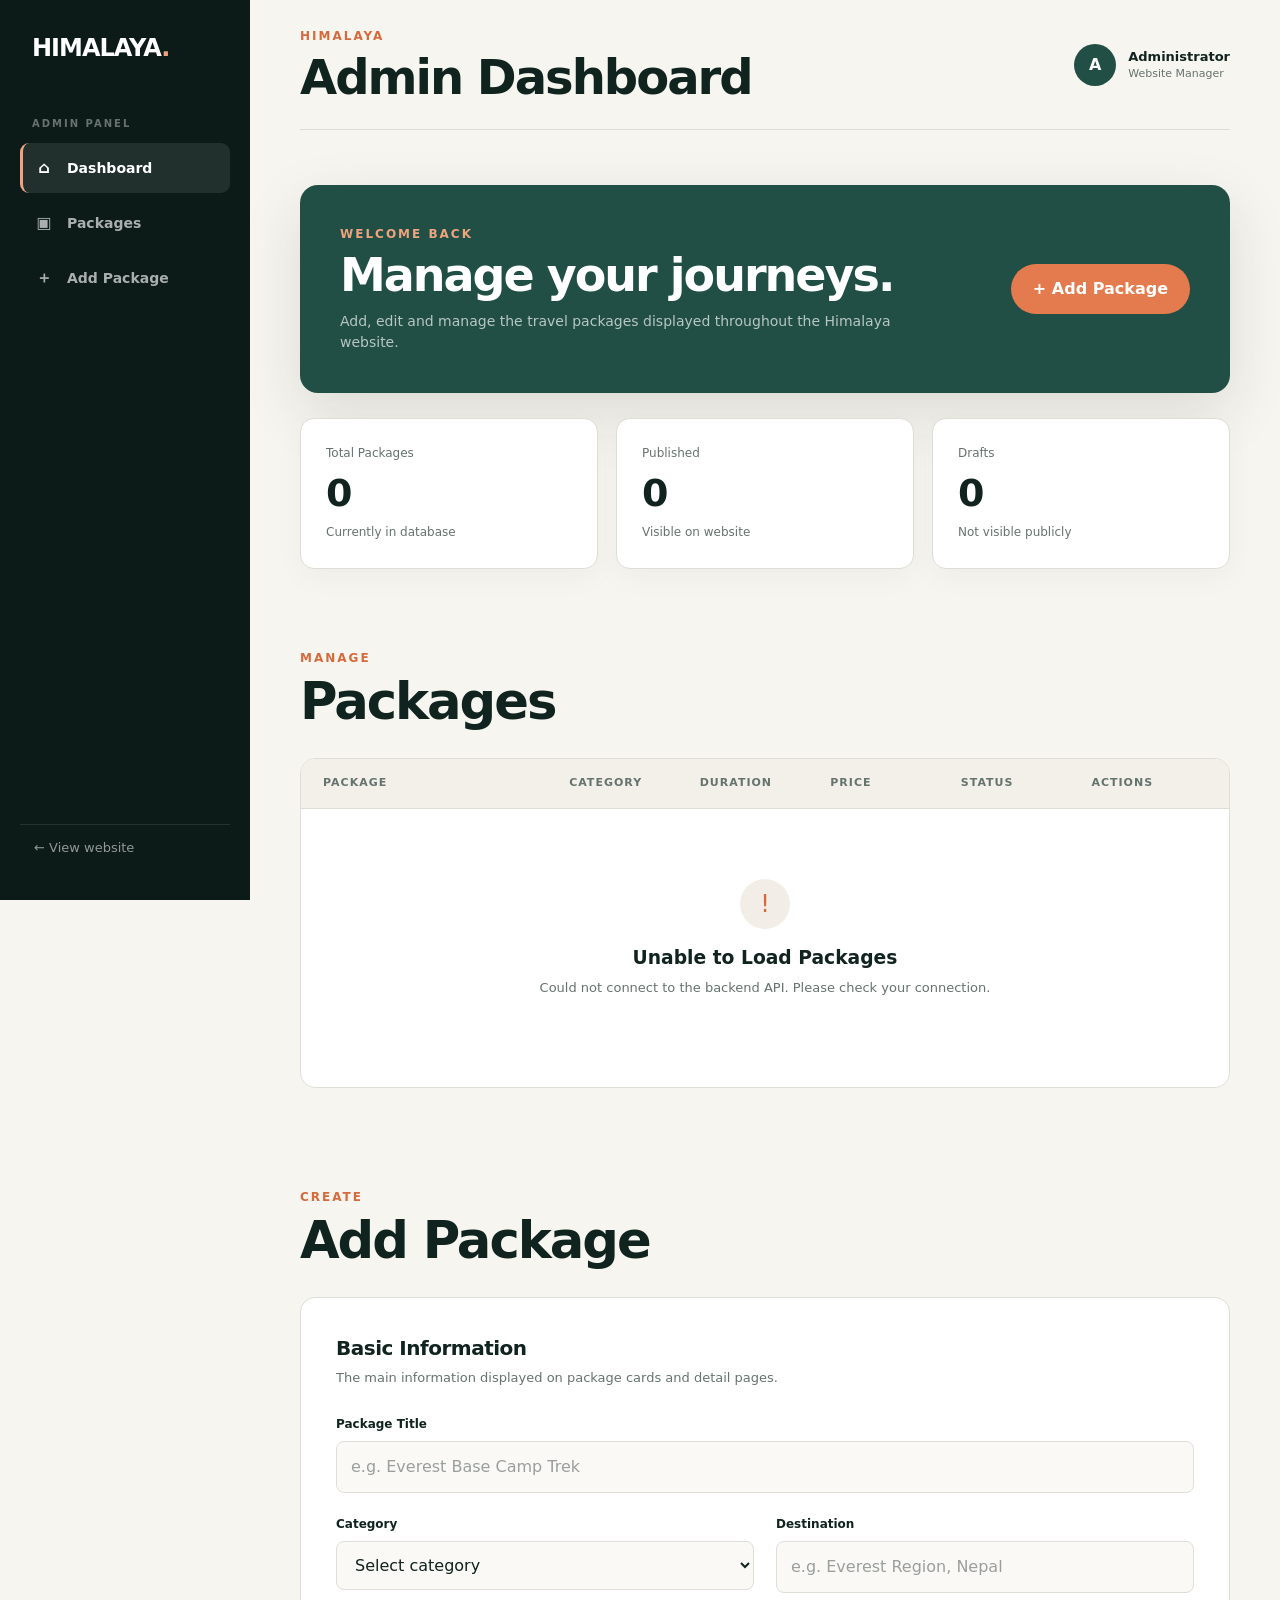
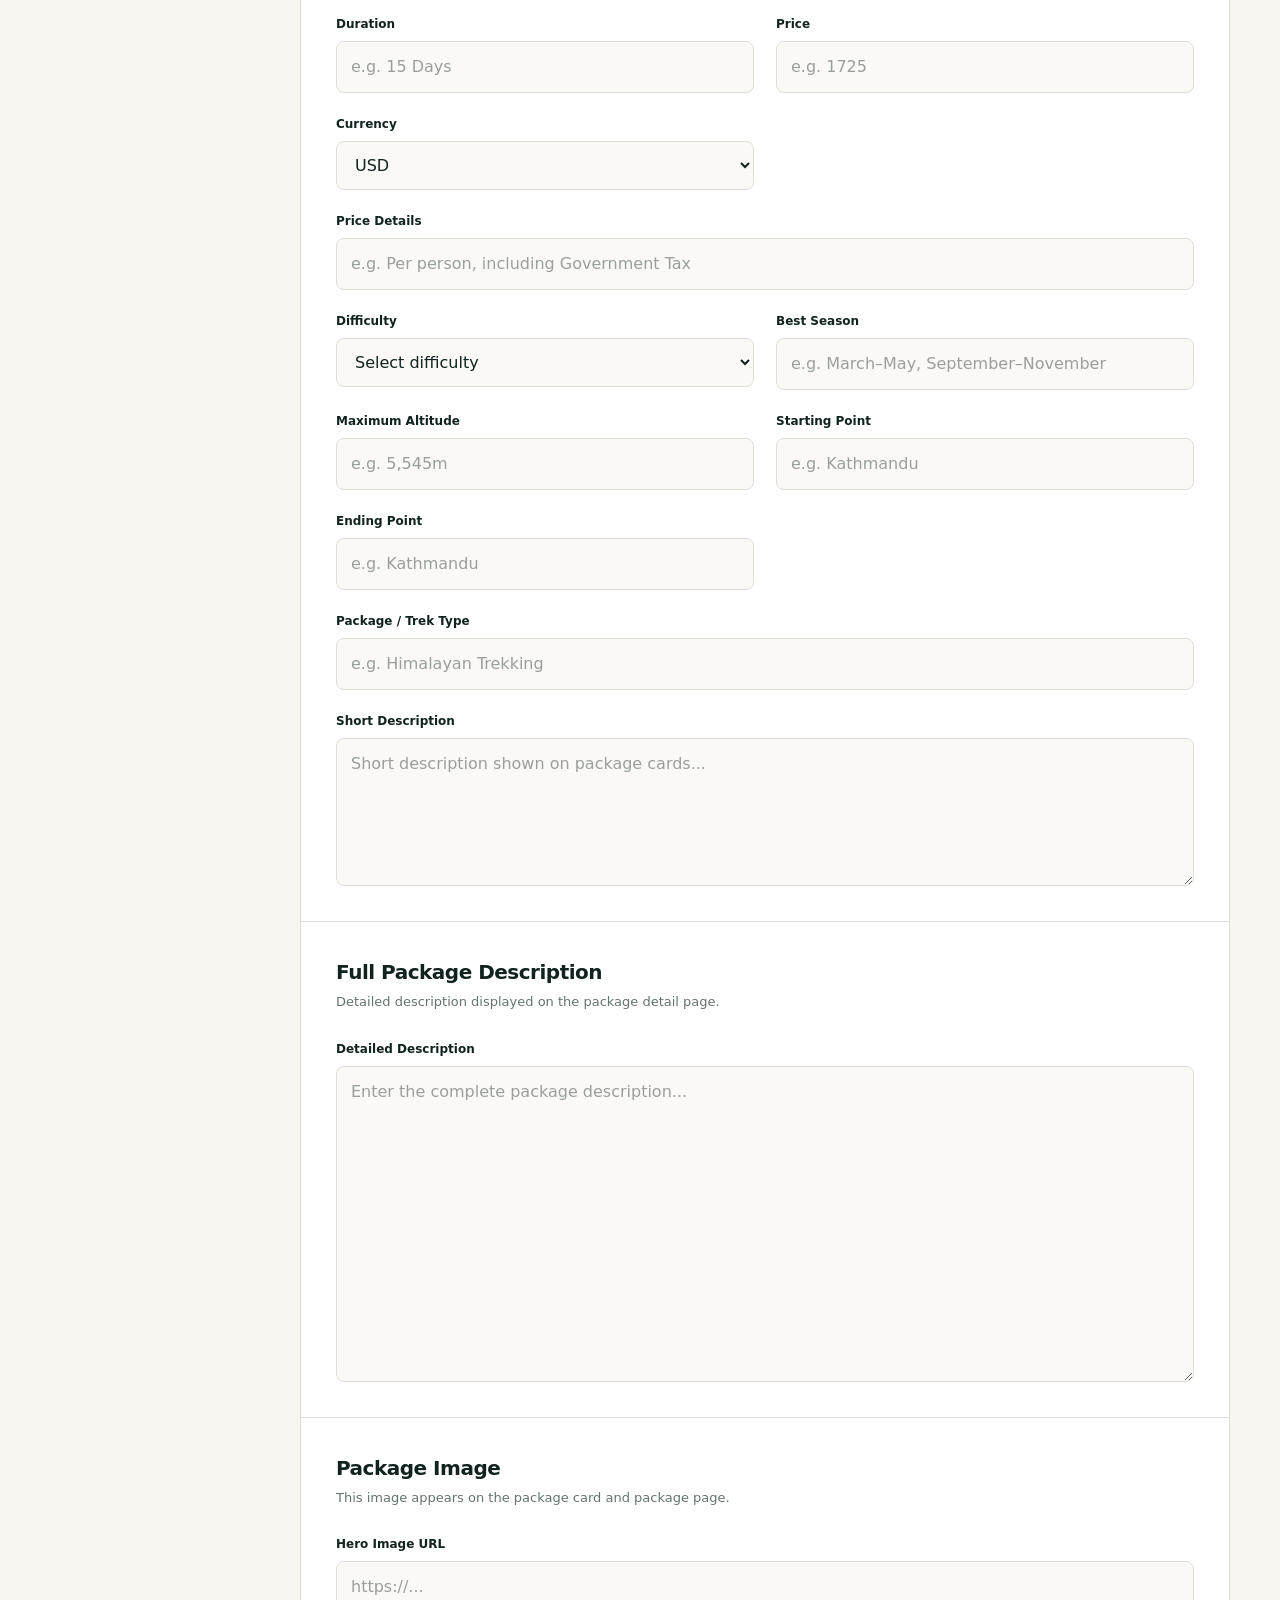
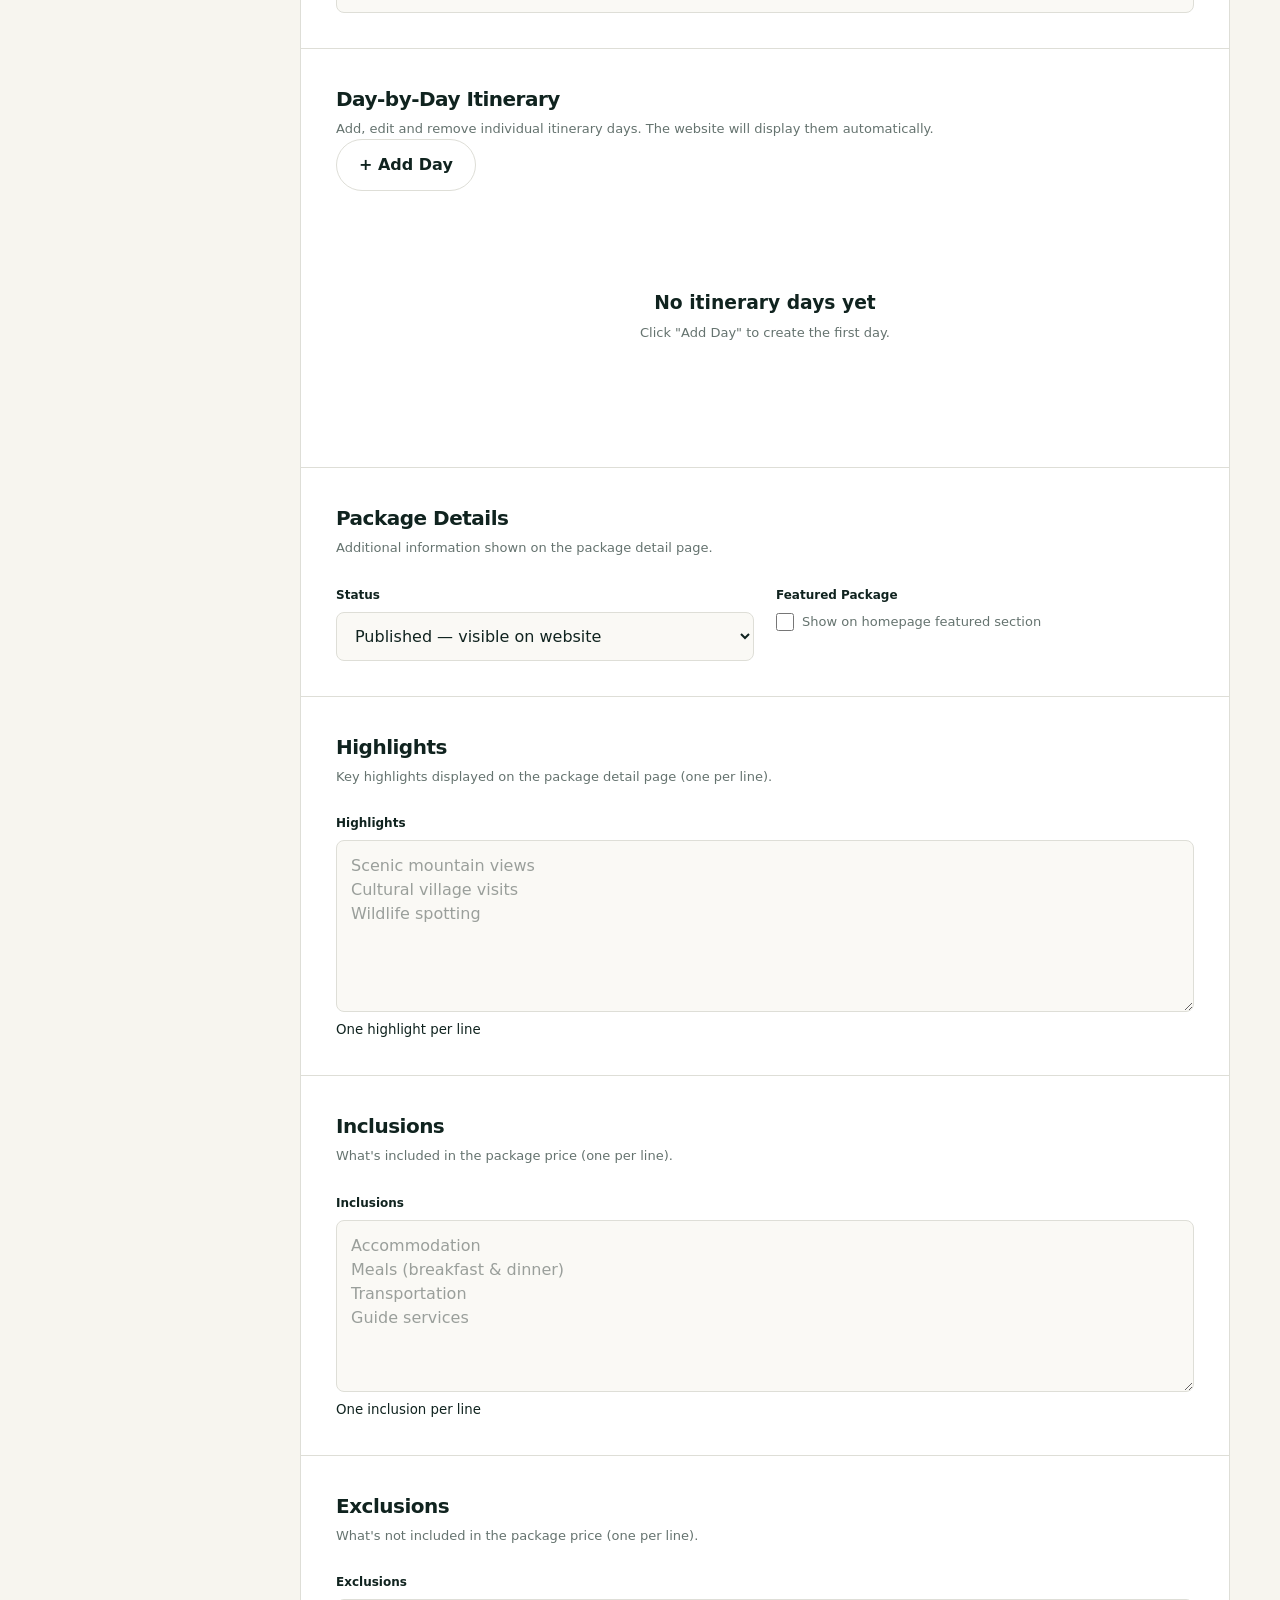
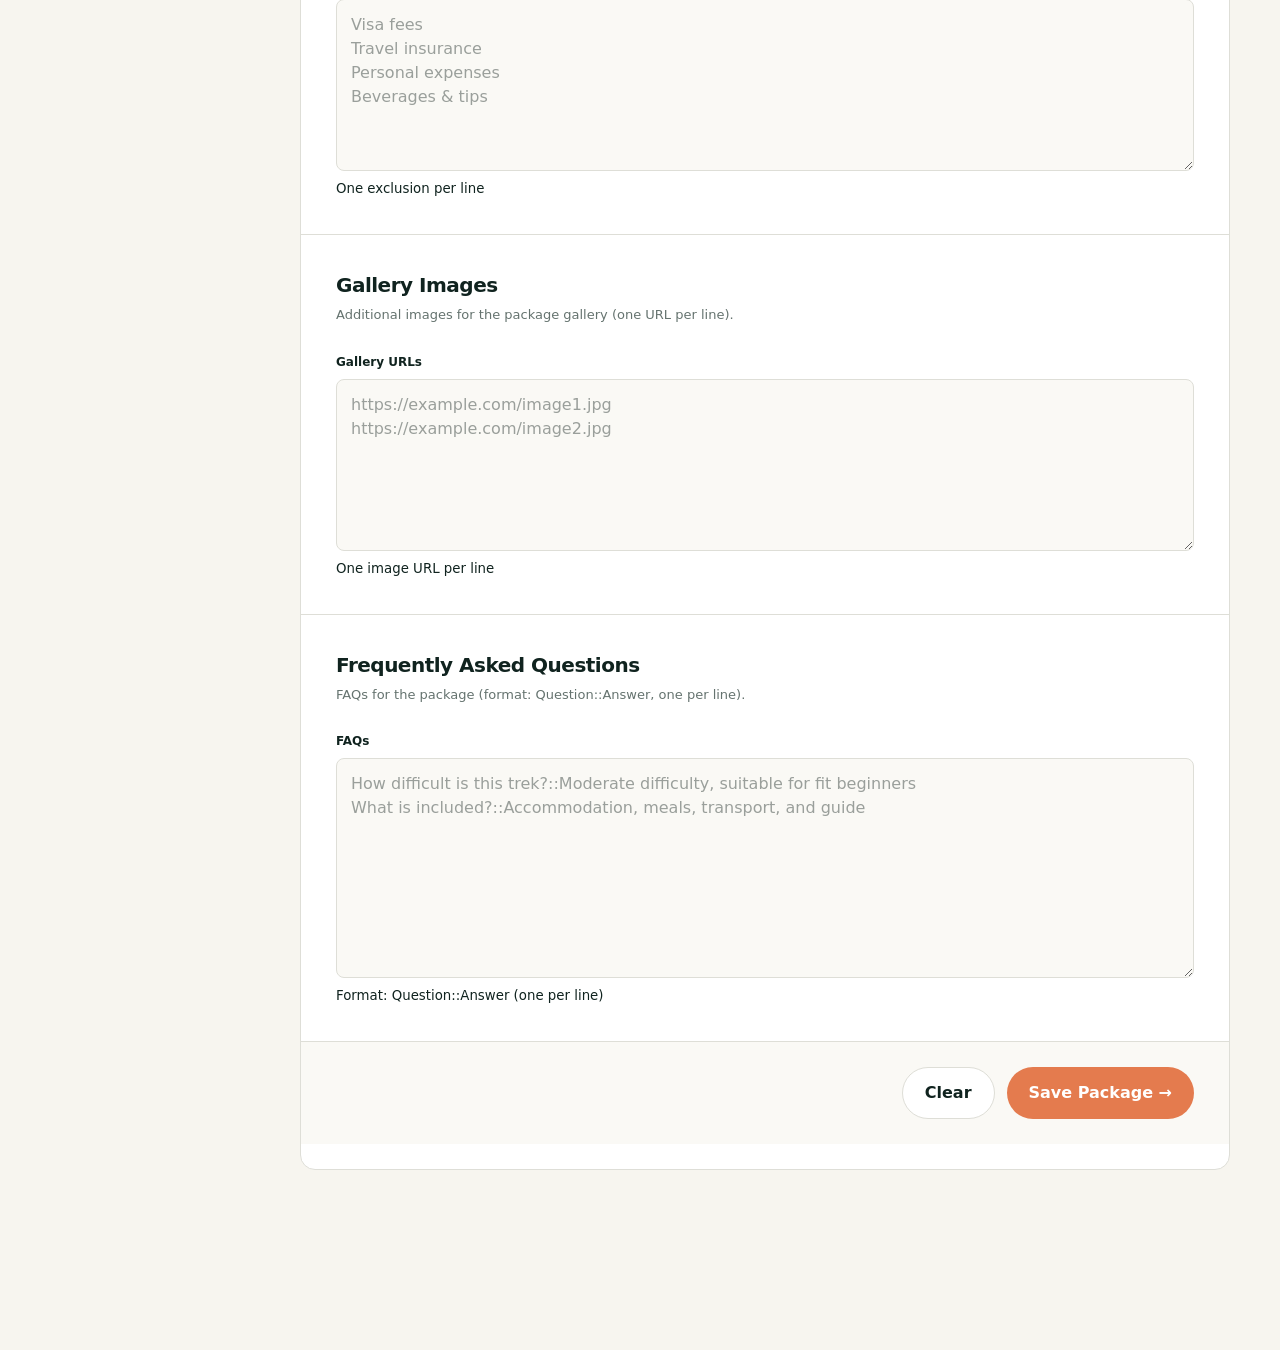
==== admin/index.html @ 6a1f144e "Added: Featured packages for admin" ====
<!DOCTYPE html>
<html lang="en">
<head>
  <meta charset="UTF-8">
  <meta name="viewport" content="width=device-width, initial-scale=1.0">

  <title>Himalaya — Admin</title>

  <link rel="stylesheet" href="css/style.css">
</head>

<body>
 <!-- =========================
     PAGE PRELOADER
========================= -->

<div class="preloader" id="preloader">

  <div class="preloader-content">

    <div class="preloader-logo">
      Drishya Travels<span>.</span>
    </div>

    <div class="mountain-loader">
      <span></span>
      <span></span>
      <span></span>
    </div>

    <p>Discovering Nepal...</p>

  </div>

</div>
<div class="admin-layout">

  <!-- SIDEBAR -->

  <aside class="sidebar">

    <div class="sidebar-logo">
      HIMALAYA<span>.</span>
    </div>

    <div class="sidebar-label">
      ADMIN PANEL
    </div>

    <nav class="sidebar-nav">

      <a href="#dashboard" class="nav-item active">
        <span class="nav-icon">⌂</span>
        Dashboard
      </a>

      <a href="#packages" class="nav-item">
        <span class="nav-icon">▣</span>
        Packages
      </a>

      <a href="#add-package" class="nav-item">
        <span class="nav-icon">＋</span>
        Add Package
      </a>

    </nav>

    <div class="sidebar-bottom">

      <a href="../public/index.html" class="back-site">
        ← View website
      </a>

    </div>

  </aside>


  <!-- MAIN -->

  <main class="admin-main">

    <!-- TOP BAR -->

    <header class="admin-header">

      <div>

        <div class="kicker">
          Himalaya
        </div>

        <h1>
          Admin Dashboard
        </h1>

      </div>

      <div class="admin-user">

        <div class="user-avatar">
          A
        </div>

        <div>
          <strong>
            Administrator
          </strong>

          <span>
            Website Manager
          </span>
        </div>

      </div>

    </header>


    <!-- DASHBOARD -->

    <section id="dashboard" class="dashboard-section">

      <div class="welcome">

        <div>

          <div class="kicker">
            Welcome back
          </div>

          <h2>
            Manage your journeys.
          </h2>

          <p>
            Add, edit and manage the travel packages
            displayed throughout the Himalaya website.
          </p>

        </div>

        <a href="#add-package" class="btn btn-primary">
          + Add Package
        </a>

      </div>


      <!-- STAT CARDS -->

      <div class="stats-grid">

        <div class="stat-card">

          <div class="stat-label">
            Total Packages
          </div>

          <strong id="totalPackages">
            0
          </strong>

          <span>
            Currently in database
          </span>

        </div>


        <div class="stat-card">

          <div class="stat-label">
            Published
          </div>

          <strong id="publishedPackages">
            0
          </strong>

          <span>
            Visible on website
          </span>

        </div>


        <div class="stat-card">

          <div class="stat-label">
            Drafts
          </div>

          <strong id="draftPackages">
            0
          </strong>

          <span>
            Not visible publicly
          </span>

        </div>

      </div>

    </section>


    <!-- PACKAGES -->

    <section id="packages" class="content-section">

      <div class="section-title">

        <div>

          <div class="kicker">
            Manage
          </div>

          <h2>
            Packages
          </h2>

        </div>

      </div>


      <div id="packageCards" class="package-cards"></div>

      <div class="package-table">

        <div class="table-header">

          <span>
            Package
          </span>

          <span>
            Category
          </span>

          <span>
            Duration
          </span>

          <span>
            Price
          </span>

          <span>
            Status
          </span>

          <span>
            Actions
          </span>

        </div>


        <div id="packageList">

          <div class="empty-state">

            <div class="empty-icon">
              +
            </div>

            <h3>
              No packages yet
            </h3>

            <p>
              Add your first package to get started.
            </p>

            <a href="#add-package" class="btn btn-primary">
              Add Package
            </a>

          </div>

        </div>

      </div>

    </section>


    <!-- ADD PACKAGE -->

    <section id="add-package" class="content-section">

      <div class="section-title">
        <div>
          <div class="kicker">Create</div>
          <h2>Add Package</h2>
        </div>
      </div>

      <form id="packageForm" class="package-form">

        <!-- BASIC INFORMATION -->
        <div class="form-section">
          <div class="form-section-heading">
            <div>
              <h3>Basic Information</h3>
              <p>The main information displayed on package cards and detail pages.</p>
            </div>
          </div>

          <div class="form-grid">

            <div class="field field-full">
              <label for="title">Package Title</label>
              <input id="title" name="title" type="text"
                placeholder="e.g. Everest Base Camp Trek" required>
            </div>

            <div class="field">
              <label for="category">Category</label>
              <select id="category" name="category" required>
                <option value="">Select category</option>
                <option value="Trekking">Trekking</option>
                <option value="Adventure">Adventure</option>
                <option value="Heritage">Heritage</option>
                <option value="Culture">Culture</option>
                <option value="Wildlife">Wildlife</option>
                <option value="Tours">Tours</option>
              </select>
            </div>

            <div class="field">
              <label for="destination">Destination</label>
              <input id="destination" name="destination" type="text"
                placeholder="e.g. Everest Region, Nepal" required>
            </div>

            <div class="field">
              <label for="duration">Duration</label>
              <input id="duration" name="duration" type="text"
                placeholder="e.g. 15 Days" required>
            </div>

            <div class="field">
              <label for="price">Price</label>
              <input id="price" name="price" type="text"
                placeholder="e.g. 1725" required>
            </div>

            <div class="field">
              <label for="currency">Currency</label>
              <select id="currency" name="currency">
                <option value="USD">USD</option>
                <option value="NPR">NPR</option>
                <option value="EUR">EUR</option>
                <option value="GBP">GBP</option>
                <option value="INR">INR</option>
              </select>
            </div>

            <div class="field field-full">
              <label for="priceDetails">Price Details</label>
              <input id="priceDetails" name="priceDetails" type="text"
                placeholder="e.g. Per person, including Government Tax">
            </div>

            <div class="field">
              <label for="difficulty">Difficulty</label>
              <select id="difficulty" name="difficulty">
                <option value="">Select difficulty</option>
                <option value="Easy">Easy</option>
                <option value="Moderate">Moderate</option>
                <option value="Challenging">Challenging</option>
              </select>
            </div>

            <div class="field">
              <label for="bestSeason">Best Season</label>
              <input id="bestSeason" name="bestSeason" type="text"
                placeholder="e.g. March–May, September–November">
            </div>

            <div class="field">
              <label for="maxAltitude">Maximum Altitude</label>
              <input id="maxAltitude" name="maxAltitude" type="text"
                placeholder="e.g. 5,545m">
            </div>

            <div class="field">
              <label for="startPoint">Starting Point</label>
              <input id="startPoint" name="startPoint" type="text"
                placeholder="e.g. Kathmandu">
            </div>

            <div class="field">
              <label for="endPoint">Ending Point</label>
              <input id="endPoint" name="endPoint" type="text"
                placeholder="e.g. Kathmandu">
            </div>

            <div class="field field-full">
              <label for="packageType">Package / Trek Type</label>
              <input id="packageType" name="packageType" type="text"
                placeholder="e.g. Himalayan Trekking">
            </div>

            <div class="field field-full">
              <label for="description">Short Description</label>
              <textarea id="description" name="description" rows="5"
                placeholder="Short description shown on package cards..." required></textarea>
            </div>

          </div>
        </div>


        <!-- FULL DESCRIPTION -->
        <div class="form-section">
          <div class="form-section-heading">
            <div>
              <h3>Full Package Description</h3>
              <p>Detailed description displayed on the package detail page.</p>
            </div>
          </div>

          <div class="field">
            <label for="fullDescription">Detailed Description</label>
            <textarea id="fullDescription" name="fullDescription" rows="12"
              placeholder="Enter the complete package description..."></textarea>
          </div>
        </div>


        <!-- IMAGE -->
        <div class="form-section">
          <div class="form-section-heading">
            <div>
              <h3>Package Image</h3>
              <p>This image appears on the package card and package page.</p>
            </div>
          </div>

          <div class="field">
            <label for="heroImage">Hero Image URL</label>
            <input id="heroImage" name="heroImage" type="url"
              placeholder="https://..." required>
          </div>

          <div id="imagePreview" class="image-preview"></div>
        </div>


        <!-- ITINERARY -->
        <div class="form-section">
          <div class="form-section-heading">
            <div>
              <h3>Day-by-Day Itinerary</h3>
              <p>Add, edit and remove individual itinerary days. The website will display them automatically.</p>
            </div>

            <button type="button" id="addDayBtn" class="btn btn-secondary">
              + Add Day
            </button>
          </div>

          <div id="itineraryList" class="itinerary-list"></div>

          <div id="itineraryEmpty" class="empty-state">
            <h3>No itinerary days yet</h3>
            <p>Click "Add Day" to create the first day.</p>
          </div>
        </div>


        <!-- PACKAGE DETAILS -->
        <div class="form-section">
          <div class="form-section-heading">
            <div>
              <h3>Package Details</h3>
              <p>Additional information shown on the package detail page.</p>
            </div>
          </div>

          <div class="form-grid">

            <div class="field">
              <label for="status">Status</label>
              <select id="status" name="status">
                <option value="published">Published — visible on website</option>
                <option value="draft">Draft — hidden from website</option>
              </select>
            </div>

            <div class="field">
              <label for="isFeatured">Featured Package</label>
              <div class="checkbox-wrapper">
                <input type="checkbox" id="isFeatured" name="isFeatured" value="1">
                <span class="checkbox-label">Show on homepage featured section</span>
              </div>
            </div>

          </div>
        </div>

        <!-- HIGHLIGHTS -->
        <div class="form-section">
          <div class="form-section-heading">
            <div>
              <h3>Highlights</h3>
              <p>Key highlights displayed on the package detail page (one per line).</p>
            </div>
          </div>

          <div class="field">
            <label for="highlightsInput">Highlights</label>
            <textarea id="highlightsInput" name="highlightsInput" rows="6"
              placeholder="Scenic mountain views&#10;Cultural village visits&#10;Wildlife spotting"></textarea>
            <small>One highlight per line</small>
          </div>
        </div>

        <!-- INCLUSIONS -->
        <div class="form-section">
          <div class="form-section-heading">
            <div>
              <h3>Inclusions</h3>
              <p>What's included in the package price (one per line).</p>
            </div>
          </div>

          <div class="field">
            <label for="inclusionsInput">Inclusions</label>
            <textarea id="inclusionsInput" name="inclusionsInput" rows="6"
              placeholder="Accommodation&#10;Meals (breakfast & dinner)&#10;Transportation&#10;Guide services"></textarea>
            <small>One inclusion per line</small>
          </div>
        </div>

        <!-- EXCLUSIONS -->
        <div class="form-section">
          <div class="form-section-heading">
            <div>
              <h3>Exclusions</h3>
              <p>What's not included in the package price (one per line).</p>
            </div>
          </div>

          <div class="field">
            <label for="exclusionsInput">Exclusions</label>
            <textarea id="exclusionsInput" name="exclusionsInput" rows="6"
              placeholder="Visa fees&#10;Travel insurance&#10;Personal expenses&#10;Beverages & tips"></textarea>
            <small>One exclusion per line</small>
          </div>
        </div>

        <!-- GALLERY -->
        <div class="form-section">
          <div class="form-section-heading">
            <div>
              <h3>Gallery Images</h3>
              <p>Additional images for the package gallery (one URL per line).</p>
            </div>
          </div>

          <div class="field">
            <label for="galleryInput">Gallery URLs</label>
            <textarea id="galleryInput" name="galleryInput" rows="6"
              placeholder="https://example.com/image1.jpg&#10;https://example.com/image2.jpg"></textarea>
            <small>One image URL per line</small>
          </div>
        </div>

        <!-- FAQS -->
        <div class="form-section">
          <div class="form-section-heading">
            <div>
              <h3>Frequently Asked Questions</h3>
              <p>FAQs for the package (format: Question::Answer, one per line).</p>
            </div>
          </div>

          <div class="field">
            <label for="faqsInput">FAQs</label>
            <textarea id="faqsInput" name="faqsInput" rows="8"
              placeholder="How difficult is this trek?::Moderate difficulty, suitable for fit beginners&#10;What is included?::Accommodation, meals, transport, and guide"></textarea>
            <small>Format: Question::Answer (one per line)</small>
          </div>
        </div>


        <!-- ACTIONS -->
        <div class="form-actions">
          <button type="reset" class="btn btn-secondary">Clear</button>

          <button type="submit" class="btn btn-primary">
            Save Package →
          </button>
        </div>

        <div id="formMessage" class="form-message"></div>

      </form>

    </section>

  </main>

</div>


<!-- =========================
     JAVASCRIPT
========================= -->

<script>
window.addEventListener("load", function(){

  const preloader = document.getElementById("preloader");

  setTimeout(() => {
    preloader.classList.add("loaded");
  }, 500);

});
</script>

<!-- The public package detail page can use the same stored package object.
     admin.js exposes window.getStoredPackages() for other pages. -->

<script src="js/utils.js"></script>
<script src="js/script.js"></script>

</body>
</html>
---- admin/css/style.css ----
/* =========================
   PRELOADER
========================= */

.preloader{
  position:fixed;
  inset:0;
  z-index:99999;

  display:flex;
  align-items:center;
  justify-content:center;

  background:var(--accent2, #214f45);

  opacity:1;
  visibility:visible;

  transition:
    opacity .7s ease,
    visibility .7s ease;
}

/* Hidden state */
.preloader.loaded{
  opacity:0;
  visibility:hidden;
  pointer-events:none;
}

/* Content */
.preloader-content{
  text-align:center;
  color:#fff;
}

/* Logo */
.preloader-logo{
  font-size:28px;
  font-weight:800;
  letter-spacing:-1px;

  animation:preloaderFade 1.2s ease-in-out infinite alternate;
}

.preloader-logo span{
  color:var(--accent, #d66a3d);
}

/* =========================
   MOUNTAIN LOADER
========================= */

.mountain-loader{
  position:relative;

  width:120px;
  height:55px;

  margin:25px auto 18px;

  overflow:hidden;
}

/* Mountain shapes */
.mountain-loader span{
  position:absolute;
  bottom:0;

  width:0;
  height:0;

  border-left:30px solid transparent;
  border-right:30px solid transparent;
  border-bottom:45px solid rgba(255,255,255,.92);

  transform-origin:center bottom;

  animation:mountainPulse 1.5s ease-in-out infinite;
}

.mountain-loader span:nth-child(1){
  left:0;
  transform:scale(.8);
  animation-delay:0s;
}

.mountain-loader span:nth-child(2){
  left:30px;
  border-left-width:40px;
  border-right-width:40px;
  border-bottom-width:55px;
  animation-delay:.15s;
}

.mountain-loader span:nth-child(3){
  right:0;
  transform:scale(.75);
  animation-delay:.3s;
}

/* Loading text */
.preloader p{
  margin:0;

  font-size:11px;
  font-weight:800;

  text-transform:uppercase;
  letter-spacing:3px;

  color:rgba(255,255,255,.65);

  animation:preloaderText 1.5s ease-in-out infinite;
}


/* =========================
   ANIMATIONS
========================= */

@keyframes mountainPulse{

  0%,
  100%{
    opacity:.45;
    transform:translateY(5px) scale(.92);
  }

  50%{
    opacity:1;
    transform:translateY(0) scale(1);
  }

}

@keyframes preloaderFade{

  from{
    opacity:.65;
  }

  to{
    opacity:1;
  }

}

@keyframes preloaderText{

  0%,
  100%{
    opacity:.45;
  }

  50%{
    opacity:1;
  }

}


/* =========================
   MOBILE
========================= */

@media(max-width:520px){

  .preloader-logo{
    font-size:24px;
  }

  .mountain-loader{
    width:105px;
    height:50px;
  }

  .preloader p{
    font-size:10px;
    letter-spacing:2.5px;
  }

}

:root {
  --ink:#10231f;
  --muted:#65736f;
  --paper:#f7f5ef;
  --white:#fff;
  --accent:#d66a3d;
  --accent2:#214f45;
  --line:#deded7;
  --shadow:0 20px 60px rgba(16,35,31,.12);
}

* {
  box-sizing:border-box;
  margin:0;
  padding:0;
}

html {
  scroll-behavior:smooth;
}

body {
  font-family:Inter,ui-sans-serif,system-ui,-apple-system,
  BlinkMacSystemFont,"Segoe UI",sans-serif;

  color:var(--ink);
  background:var(--paper);
  line-height:1.5;
}

a {
  text-decoration:none;
  color:inherit;
}

button,
input,
select,
textarea {
  font:inherit;
}

button {
  cursor:pointer;
}


/* =========================
   LAYOUT
========================= */

.admin-layout {
  min-height:100vh;
  display:grid;
  grid-template-columns:250px 1fr;
}


/* =========================
   SIDEBAR
========================= */

.sidebar {
  position:fixed;
  left:0;
  top:0;
  bottom:0;

  width:250px;

  background:#0c1b18;
  color:#fff;

  padding:30px 20px;

  display:flex;
  flex-direction:column;
}

.sidebar-logo {
  font-size:24px;
  font-weight:800;
  letter-spacing:-1px;

  padding:0 12px;
}

.sidebar-logo span {
  color:#f0a37d;
}

.sidebar-label {
  margin:50px 12px 12px;

  font-size:10px;
  letter-spacing:2px;
  font-weight:800;

  color:rgba(255,255,255,.38);
}

.sidebar-nav {
  display:flex;
  flex-direction:column;
  gap:5px;
}

.nav-item {
  display:flex;
  align-items:center;
  gap:13px;

  padding:13px 14px;

  border-radius:9px;

  color:rgba(255,255,255,.65);

  font-size:14px;
  font-weight:600;

  transition:.2s;
}

.nav-item:hover,
.nav-item.active {
  background:rgba(255,255,255,.09);
  color:#fff;
}

.nav-item.active {
  border-left:3px solid #f0a37d;
  padding-left:11px;
}

.nav-icon {
  width:20px;
  text-align:center;

  font-size:16px;
}

.sidebar-bottom {
  margin-top:auto;
}

.back-site {
  display:block;

  padding:13px 14px;

  border-top:1px solid rgba(255,255,255,.1);

  color:rgba(255,255,255,.55);

  font-size:13px;
}

.back-site:hover {
  color:#fff;
}


/* =========================
   MAIN
========================= */

.admin-main {
  grid-column:2;

  padding:0 50px 80px;

  max-width:1500px;
}


/* =========================
   HEADER
========================= */

.admin-header {
  min-height:130px;

  display:flex;
  justify-content:space-between;
  align-items:center;

  border-bottom:1px solid var(--line);

  margin-bottom:55px;
}

.kicker {
  font-size:12px;
  letter-spacing:2px;
  text-transform:uppercase;

  color:var(--accent);

  font-weight:800;

  margin-bottom:8px;
}

.admin-header h1 {
  font-size:clamp(30px,4vw,48px);

  line-height:1.03;

  letter-spacing:-2px;
}

.admin-user {
  display:flex;
  align-items:center;
  gap:12px;
}

.user-avatar {
  width:42px;
  height:42px;

  border-radius:50%;

  display:flex;
  align-items:center;
  justify-content:center;

  background:var(--accent2);
  color:#fff;

  font-weight:800;
}

.admin-user strong {
  display:block;
  font-size:13px;
}

.admin-user span {
  display:block;

  font-size:11px;

  color:var(--muted);
}


/* =========================
   WELCOME
========================= */

.welcome {
  background:var(--accent2);
  color:#fff;

  border-radius:18px;

  padding:40px;

  display:flex;
  justify-content:space-between;
  align-items:center;

  gap:30px;

  margin-bottom:25px;

  box-shadow:var(--shadow);
}

.welcome .kicker {
  color:#f0a37d;
}

.welcome h2 {
  font-size:clamp(30px,4vw,46px);
  letter-spacing:-2px;
  line-height:1.05;

  margin-bottom:12px;
}

.welcome p {
  color:rgba(255,255,255,.68);

  max-width:600px;

  font-size:14px;
}


/* =========================
   BUTTONS
========================= */

.btn {
  display:inline-flex;
  align-items:center;
  justify-content:center;

  border:0;
  border-radius:30px;

  padding:13px 22px;

  font-weight:750;

  transition:.2s;
}

.btn-primary {
  background:#e47b4e;
  color:#fff;
}

.btn-primary:hover {
  background:#d96b3f;
  transform:translateY(-1px);
}

.btn-secondary {
  background:#fff;
  border:1px solid var(--line);
  color:var(--ink);
}

.btn-secondary:hover {
  border-color:var(--accent);
}


/* =========================
   STATS
========================= */

.stats-grid {
  display:grid;

  grid-template-columns:repeat(3,1fr);

  gap:18px;

  margin-bottom:80px;
}

.stat-card {
  background:#fff;

  border:1px solid var(--line);

  border-radius:14px;

  padding:25px;

  box-shadow:0 8px 30px rgba(16,35,31,.04);
}

.stat-label {
  font-size:12px;

  color:var(--muted);

  margin-bottom:12px;
}

.stat-card strong {
  display:block;

  font-size:38px;

  line-height:1;

  letter-spacing:-2px;

  margin-bottom:7px;
}

.stat-card span {
  font-size:12px;

  color:var(--muted);
}


/* =========================
   SECTIONS
========================= */

.content-section {
  margin-bottom:100px;
}

.section-title {
  display:flex;

  align-items:end;
  justify-content:space-between;

  gap:20px;

  margin-bottom:30px;
}

.section-title h2 {
  font-size:clamp(34px,4vw,52px);

  line-height:1.03;

  letter-spacing:-2px;
}


/* =========================
   PACKAGE TABLE
========================= */

.package-table {
  background:#fff;

  border:1px solid var(--line);

  border-radius:15px;

  overflow:hidden;
}

.table-header {
  display:grid;

  grid-template-columns:2fr 1fr 1fr 1fr 1fr 1fr;

  gap:15px;

  padding:16px 22px;

  background:#f2f0e9;

  border-bottom:1px solid var(--line);

  font-size:11px;

  text-transform:uppercase;

  letter-spacing:1px;

  font-weight:800;

  color:var(--muted);
}

.package-row {
  display:grid;

  grid-template-columns:2fr 1fr 1fr 1fr 1fr 1fr;

  gap:15px;

  align-items:center;

  padding:18px 22px;

  border-bottom:1px solid var(--line);

  font-size:13px;
}

.package-row:last-child {
  border-bottom:0;
}

.package-name {
  display:flex;
  align-items:center;
  gap:13px;
}

.package-thumb {
  width:58px;
  height:45px;

  object-fit:cover;

  border-radius:7px;
}

.package-name strong {
  display:block;
}

.package-name small {
  display:block;

  color:var(--muted);

  margin-top:2px;
}

.status {
  display:inline-flex;

  width:max-content;

  padding:5px 9px;

  border-radius:20px;

  font-size:10px;

  font-weight:800;

  text-transform:uppercase;

  letter-spacing:.7px;
}

.status.published {
  background:#e4f0eb;
  color:#214f45;
}

.status.draft {
  background:#f1ece7;
  color:#8a654f;
}

.row-actions {
  display:flex;
  gap:7px;
}

.action-btn {
  border:1px solid var(--line);

  background:#fff;

  border-radius:7px;

  padding:7px 10px;

  font-size:11px;

  font-weight:700;
}

.action-btn:hover {
  border-color:var(--accent);
  color:var(--accent);
}

.action-btn.delete:hover {
  background:#fff0ed;
  color:#b6442d;
}


/* =========================
   EMPTY STATE
========================= */

.empty-state {
  text-align:center;

  padding:70px 25px;
}

.empty-icon {
  width:50px;
  height:50px;

  border-radius:50%;

  background:#f2eee7;

  display:flex;
  align-items:center;
  justify-content:center;

  margin:0 auto 15px;

  color:var(--accent);

  font-size:24px;
}

.empty-state h3 {
  margin-bottom:6px;
}

.empty-state p {
  color:var(--muted);

  font-size:13px;

  margin-bottom:20px;
}


/* =========================
   FORM
========================= */

.package-form {
  background:#fff;

  border:1px solid var(--line);

  border-radius:15px;

  overflow:hidden;
}

.form-section {
  padding:35px;

  border-bottom:1px solid var(--line);
}

.form-section-heading {
  margin-bottom:28px;
}

.form-section-heading h3 {
  font-size:20px;

  letter-spacing:-.5px;

  margin-bottom:5px;
}

.form-section-heading p {
  color:var(--muted);

  font-size:13px;
}

.form-grid {
  display:grid;

  grid-template-columns:1fr 1fr;

  gap:22px;
}

.field {
  display:flex;
  flex-direction:column;

  gap:8px;
}

.field-full {
  grid-column:1 / -1;
}

.field label {
  font-size:12px;

  font-weight:800;

  color:var(--ink);
}

.field input,
.field select,
.field textarea {
  width:100%;

  border:1px solid var(--line);

  background:#faf9f5;

  border-radius:8px;

  padding:13px 14px;

  color:var(--ink);

  outline:none;

  transition:.2s;
}

.field textarea {
  resize:vertical;

  min-height:130px;
}

.field input::placeholder,
.field textarea::placeholder {
  color:#9a9f9b;
}

.field input:focus,
.field select:focus,
.field textarea:focus {
  border-color:var(--accent);

  background:#fff;

  box-shadow:0 0 0 3px rgba(214,106,61,.08);
}

/* Checkbox wrapper */
.checkbox-wrapper {
  display:flex;
  align-items:center;
  gap:8px;
}

.checkbox-wrapper input[type="checkbox"] {
  width:18px;
  height:18px;
  accent-color:var(--accent);
  cursor:pointer;
}

.checkbox-label {
  font-size:13px;
  color:var(--muted);
}

/* Featured badge in table */
.featured-badge {
  display:inline-flex;
  align-items:center;
  gap:5px;
  padding:3px 8px;
  background:#fef3e2;
  color:#d66a3d;
  border-radius:20px;
  font-size:10px;
  font-weight:700;
  text-transform:uppercase;
  letter-spacing:.5px;
}


/* =========================
   IMAGE PREVIEW
========================= */

.image-preview {
  margin-top:18px;

  display:none;

  width:100%;
  max-width:500px;

  border-radius:10px;

  overflow:hidden;
}

.image-preview img {
  display:block;

  width:100%;

  max-height:250px;

  object-fit:cover;
}


/* =========================
   FORM ACTIONS
========================= */

.form-actions {
  padding:25px 35px;

  background:#faf9f5;

  display:flex;

  justify-content:flex-end;

  gap:12px;
}

.form-message {
  padding:0 35px 25px;

  font-size:13px;
}

.form-message.success {
  color:#214f45;
}

.form-message.error {
  color:#b6442d;
}


/* =========================
   RESPONSIVE
========================= */

@media(max-width:1100px) {

  .admin-layout {
    grid-template-columns:210px 1fr;
  }

  .sidebar {
    width:210px;
  }

  .admin-main {
    padding-left:30px;
    padding-right:30px;
  }

  .table-header,
  .package-row {
    grid-template-columns:2fr 1fr 1fr 1fr 1fr;
  }

  .table-header span:nth-child(3),
  .package-row > span:nth-child(3) {
    display:none;
  }

}


@media(max-width:800px) {

  .admin-layout {
    display:block;
  }

  .sidebar {
    position:relative;

    width:100%;

    height:auto;

    padding:18px;
  }

  .sidebar-label {
    display:none;
  }

  .sidebar-nav {
    flex-direction:row;

    overflow-x:auto;

    margin-top:15px;
  }

  .nav-item {
    white-space:nowrap;
  }

  .sidebar-bottom {
    display:none;
  }

  .admin-main {
    padding:0 20px 60px;
  }

  .admin-header {
    min-height:110px;
  }

  .stats-grid {
    grid-template-columns:1fr;
  }

  .welcome {
    display:block;
  }

  .welcome .btn {
    margin-top:25px;
  }

  .form-grid {
    grid-template-columns:1fr;
  }

  .field-full {
    grid-column:auto;
  }

  .table-header {
    display:none;
  }

  .package-row {
    display:block;

    padding:20px;
  }

  .package-row > span {
    display:block;

    margin-top:8px;
  }

  .row-actions {
    margin-top:15px;
  }

}


@media(max-width:520px) {

  .admin-main {
    padding-left:14px;
    padding-right:14px;
  }

  .admin-header {
    display:block;

    padding:25px 0;
  }

  .admin-user {
    margin-top:20px;
  }

  .welcome {
    padding:28px;
  }

  .form-section {
    padding:25px 20px;
  }

  .form-actions {
    padding:20px;

    flex-direction:column-reverse;
  }

  .form-actions .btn {
    width:100%;
  }

}
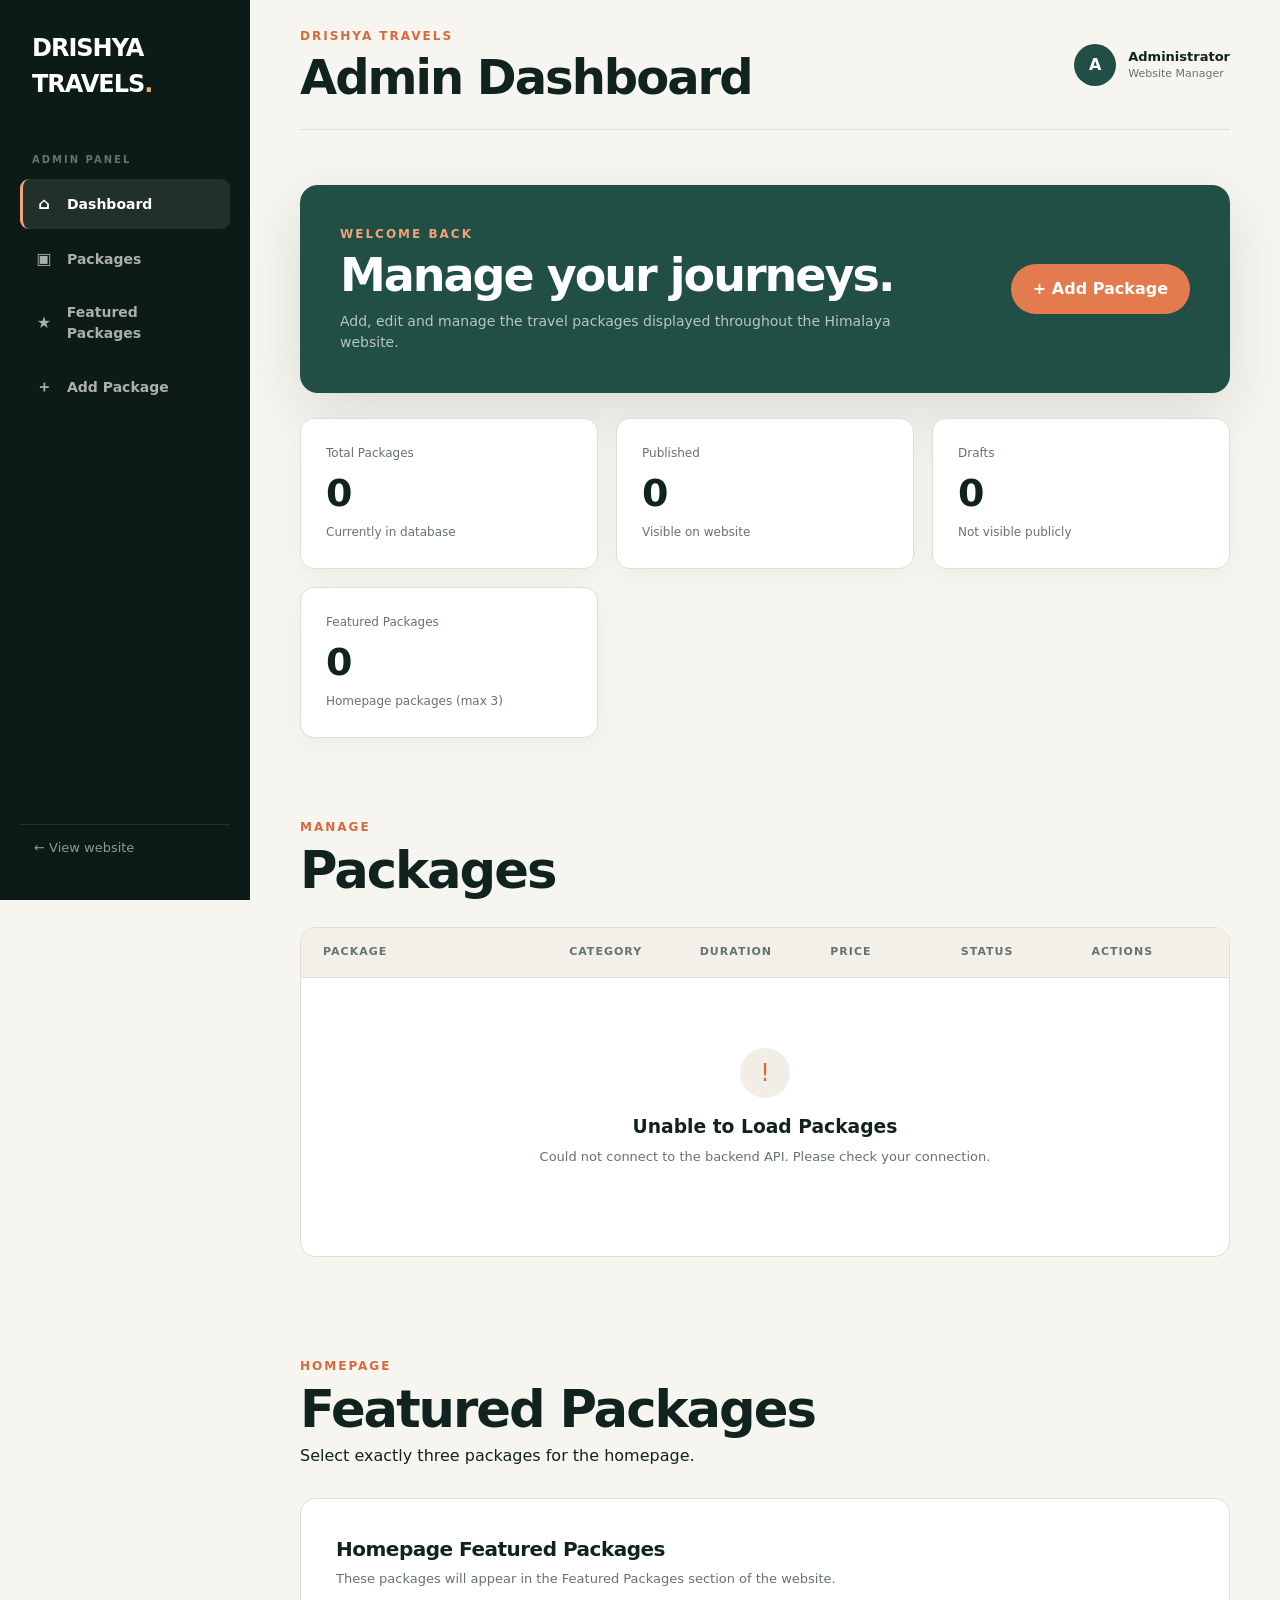
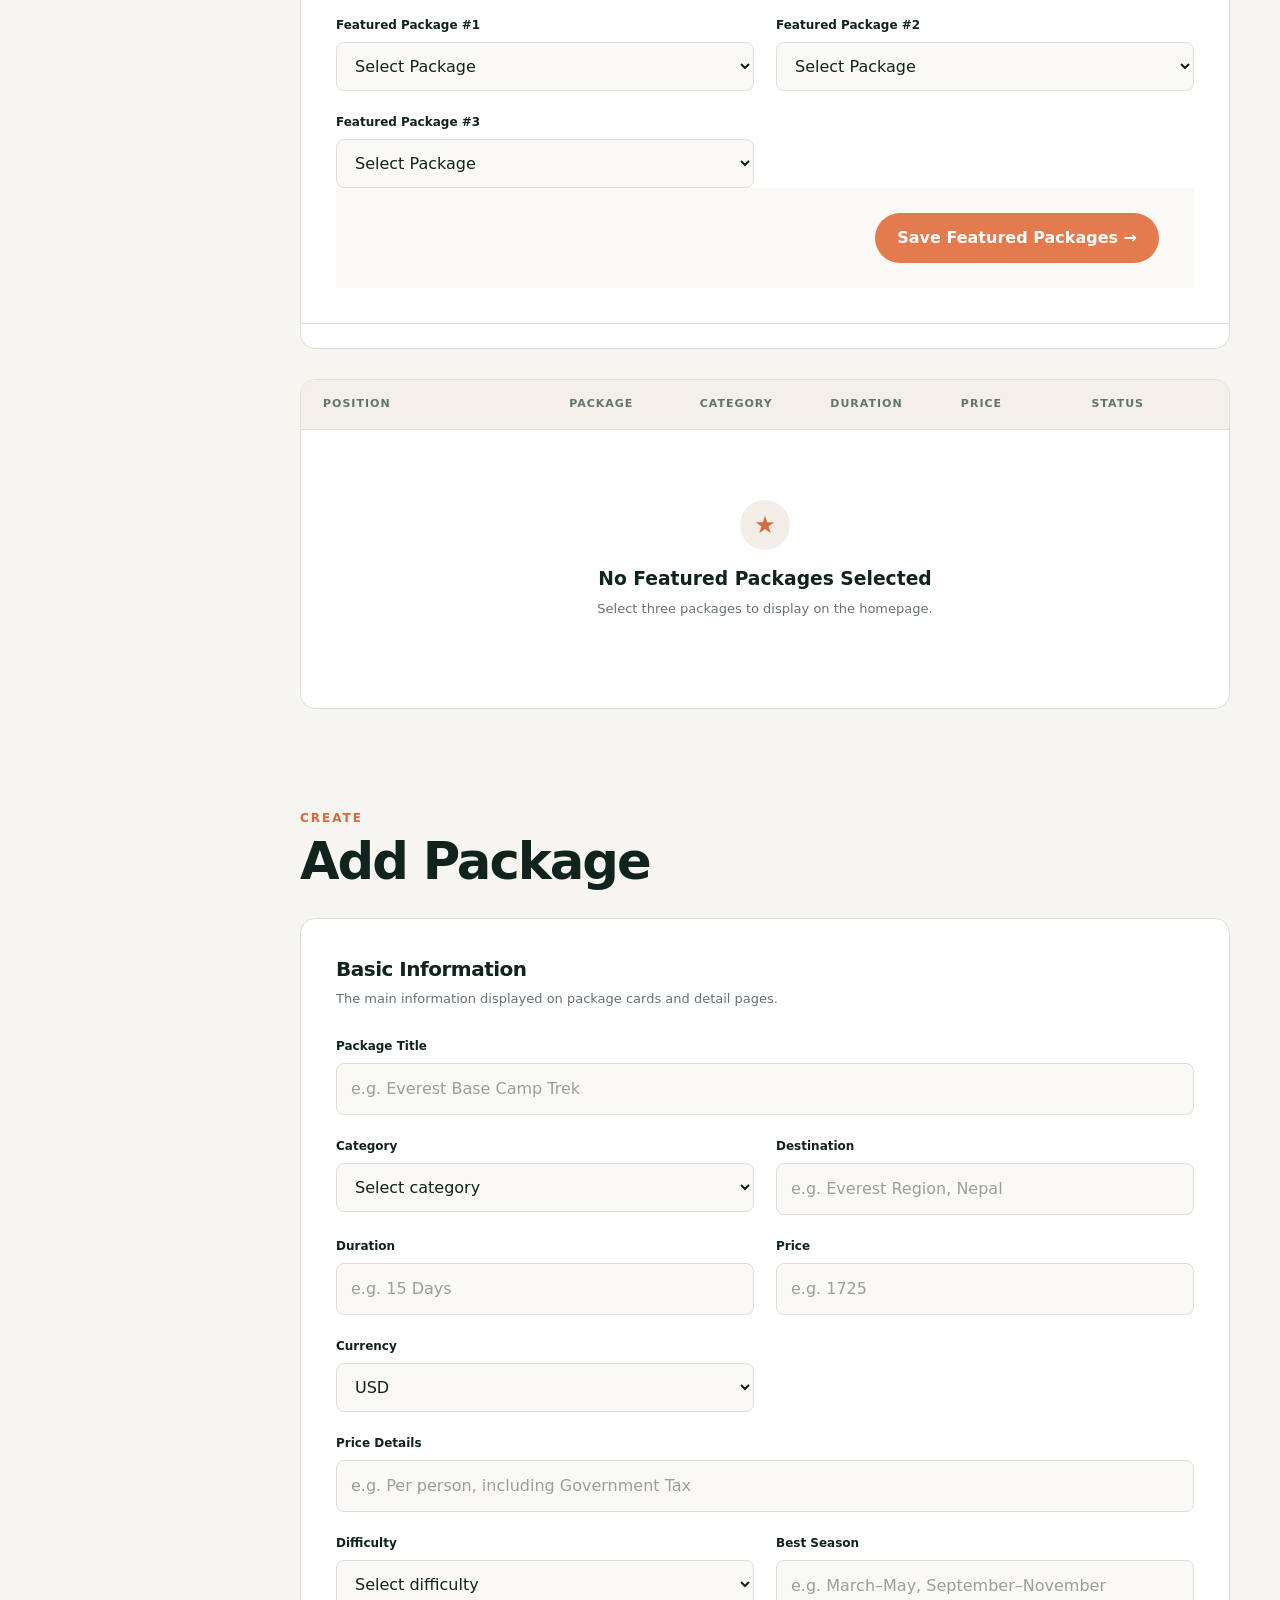
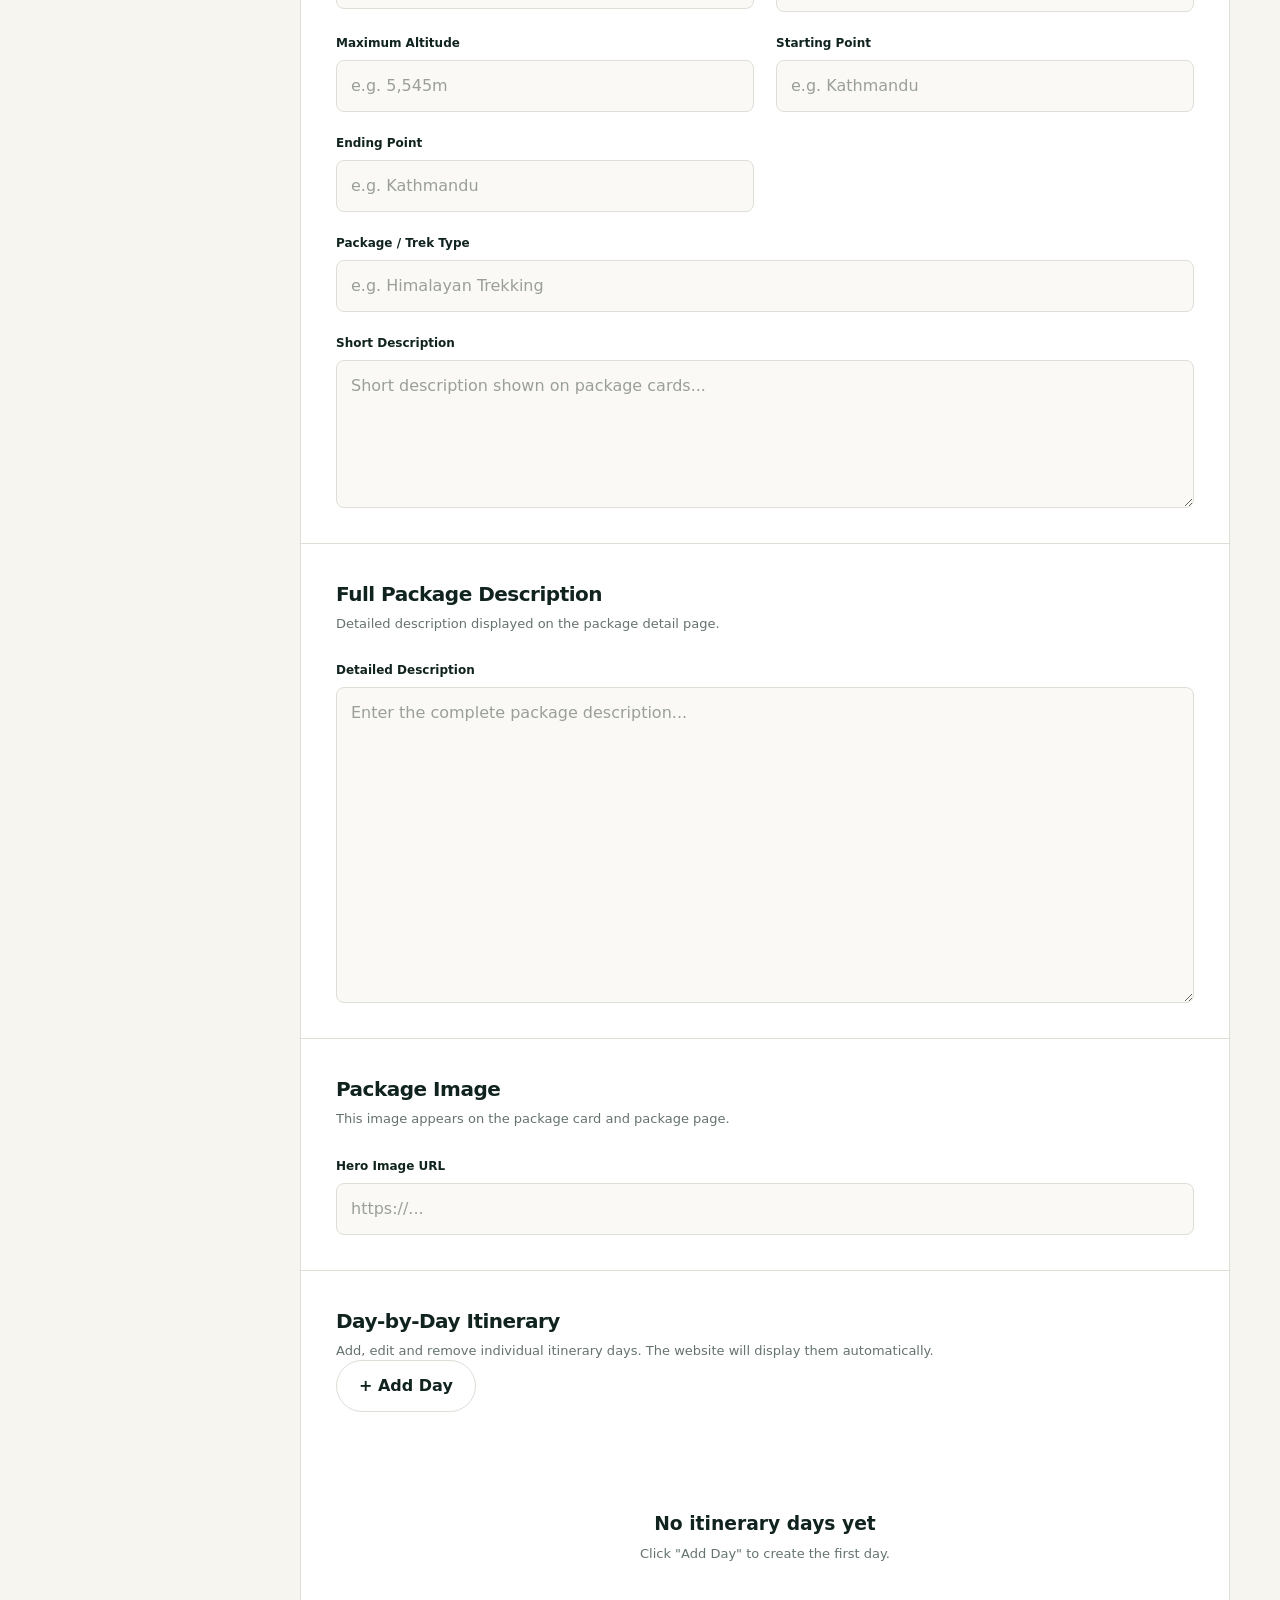
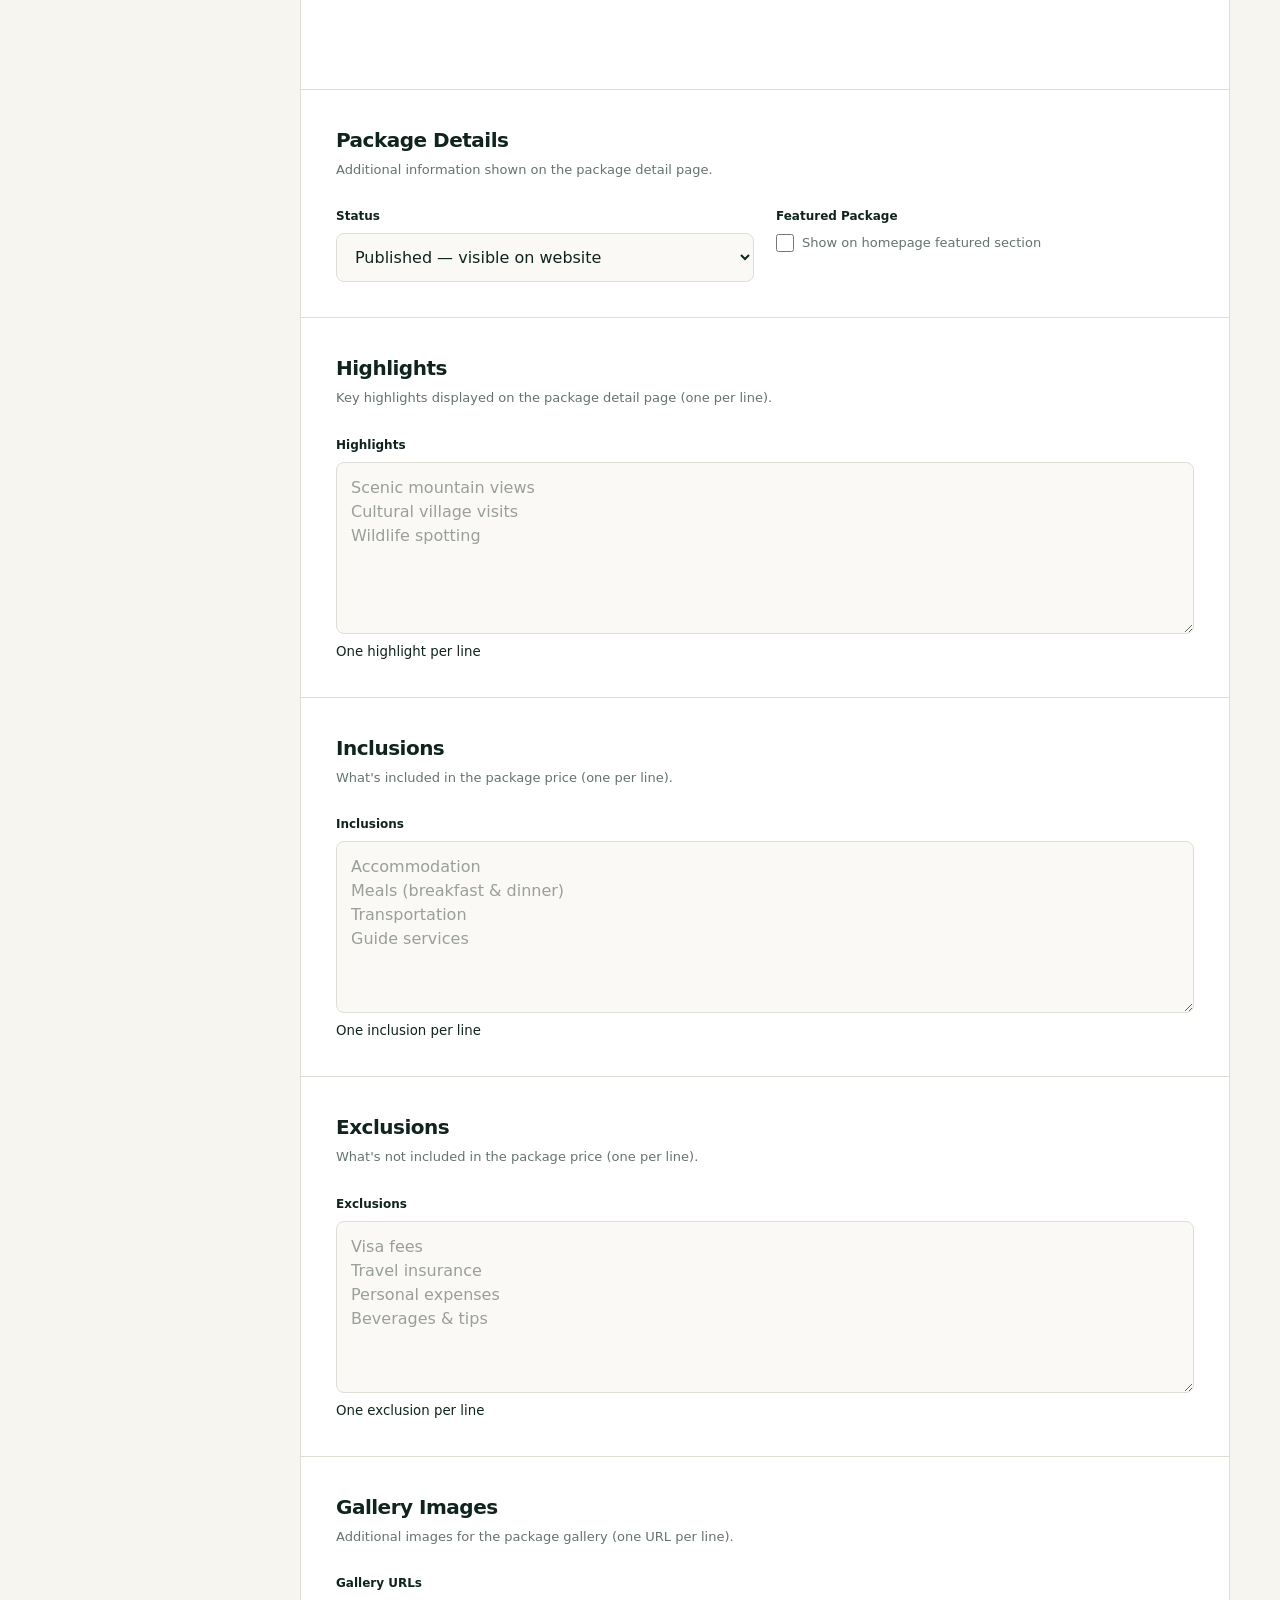
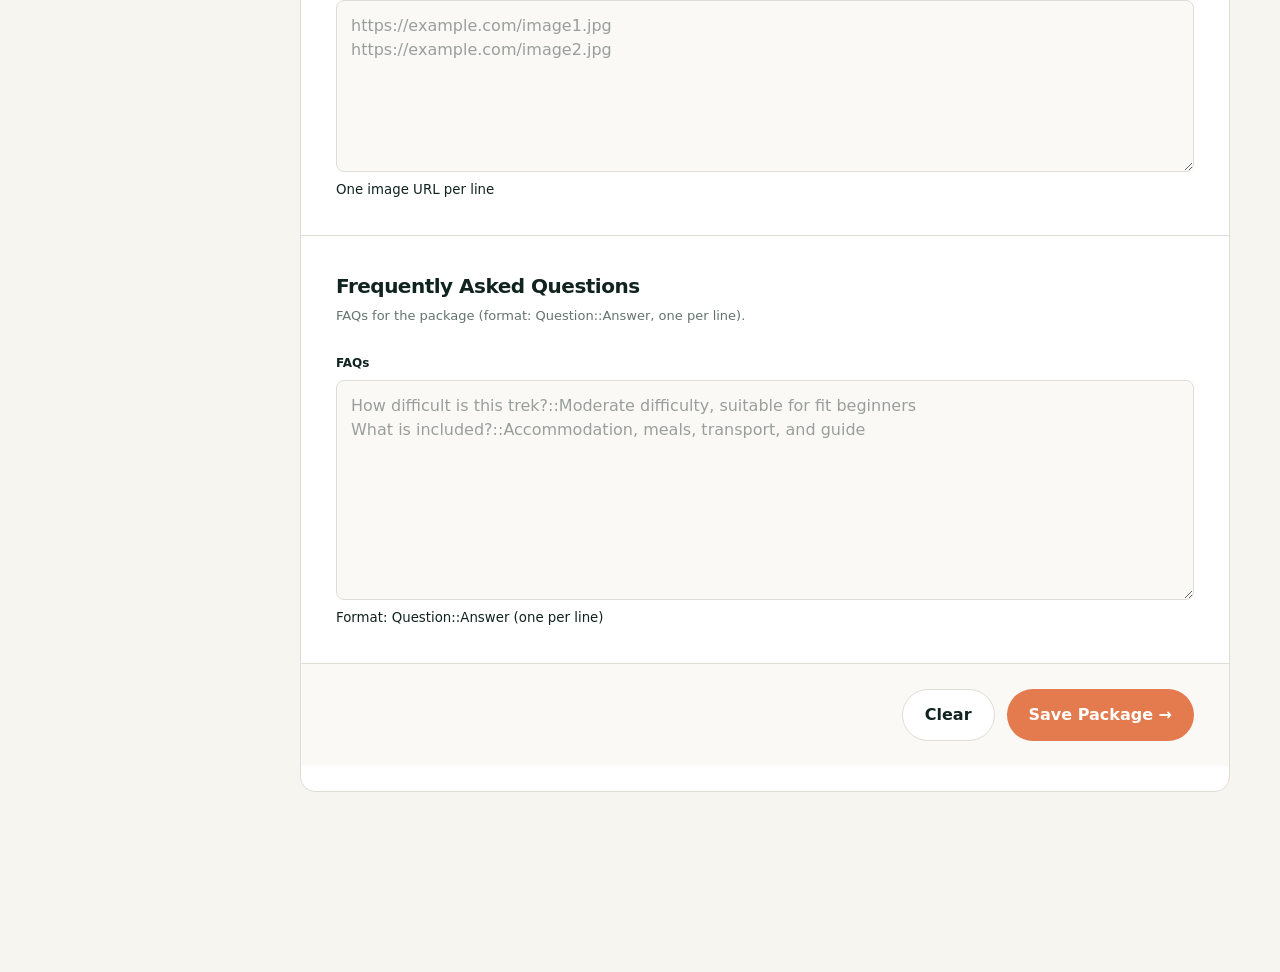
==== commit c2085fd7: "Merge branch 'main' into feat/completion-of-backend" ====
--- a/admin/index.html
+++ b/admin/index.html
@@ -4,7 +4,7 @@
   <meta charset="UTF-8">
   <meta name="viewport" content="width=device-width, initial-scale=1.0">
 
-  <title>Himalaya — Admin</title>
+  <title>Drishya Travels — Admin</title>
 
   <link rel="stylesheet" href="css/style.css">
 </head>
@@ -40,31 +40,36 @@
   <aside class="sidebar">
 
     <div class="sidebar-logo">
-      HIMALAYA<span>.</span>
+      DRISHYA TRAVELS<span>.</span>
     </div>
 
     <div class="sidebar-label">
       ADMIN PANEL
     </div>
 
-    <nav class="sidebar-nav">
-
-      <a href="#dashboard" class="nav-item active">
-        <span class="nav-icon">⌂</span>
-        Dashboard
-      </a>
-
-      <a href="#packages" class="nav-item">
-        <span class="nav-icon">▣</span>
-        Packages
-      </a>
-
-      <a href="#add-package" class="nav-item">
-        <span class="nav-icon">＋</span>
-        Add Package
-      </a>
-
-    </nav>
+<nav class="sidebar-nav">
+
+  <a href="#dashboard" class="nav-item active">
+    <span class="nav-icon">⌂</span>
+    Dashboard
+  </a>
+
+  <a href="#packages" class="nav-item">
+    <span class="nav-icon">▣</span>
+    Packages
+  </a>
+
+  <a href="#featured-packages" class="nav-item">
+    <span class="nav-icon">★</span>
+    Featured Packages
+  </a>
+
+  <a href="#add-package" class="nav-item">
+    <span class="nav-icon">＋</span>
+    Add Package
+  </a>
+
+</nav>
 
     <div class="sidebar-bottom">
 
@@ -88,7 +93,7 @@
       <div>
 
         <div class="kicker">
-          Himalaya
+          Drishya Travels
         </div>
 
         <h1>
@@ -202,6 +207,22 @@
 
         </div>
 
+        <div class="stat-card">
+
+  <div class="stat-label">
+    Featured Packages
+  </div>
+
+  <strong id="featuredPackages">
+    0
+  </strong>
+
+  <span>
+    Homepage packages (max 3)
+  </span>
+
+</div>
+
       </div>
 
     </section>
@@ -290,6 +311,155 @@
     </section>
 
 
+    <!-- FEATURED PACKAGES -->
+
+<section id="featured-packages" class="content-section">
+
+  <div class="section-title">
+
+    <div>
+
+      <div class="kicker">
+        Homepage
+      </div>
+
+      <h2>
+        Featured Packages
+      </h2>
+
+      <p>
+        Select exactly three packages for the homepage.
+      </p>
+
+    </div>
+
+  </div>
+
+  <div class="package-form">
+
+    <div class="form-section">
+
+      <div class="form-section-heading">
+
+        <div>
+
+          <h3>
+            Homepage Featured Packages
+          </h3>
+
+          <p>
+            These packages will appear in the Featured Packages section of the website.
+          </p>
+
+        </div>
+
+      </div>
+
+      <div class="form-grid">
+
+        <div class="field">
+
+          <label for="featured1">
+            Featured Package #1
+          </label>
+
+          <select id="featured1" name="featured1">
+
+            <option value="">
+              Select Package
+            </option>
+
+          </select>
+
+        </div>
+
+        <div class="field">
+
+          <label for="featured2">
+            Featured Package #2
+          </label>
+
+          <select id="featured2" name="featured2">
+
+            <option value="">
+              Select Package
+            </option>
+
+          </select>
+
+        </div>
+
+        <div class="field">
+
+          <label for="featured3">
+            Featured Package #3
+          </label>
+
+          <select id="featured3" name="featured3">
+
+            <option value="">
+              Select Package
+            </option>
+
+          </select>
+
+        </div>
+
+      </div>
+
+      <div class="form-actions">
+
+        <button
+          type="button"
+          id="saveFeaturedPackages"
+          class="btn btn-primary">
+
+          Save Featured Packages →
+
+        </button>
+
+      </div>
+
+    </div>
+
+  </div>
+
+  <div class="package-table">
+
+    <div class="table-header">
+
+      <span>Position</span>
+      <span>Package</span>
+      <span>Category</span>
+      <span>Duration</span>
+      <span>Price</span>
+      <span>Status</span>
+
+    </div>
+
+    <div id="featuredPackageList">
+
+      <div class="empty-state">
+
+        <div class="empty-icon">
+          ★
+        </div>
+
+        <h3>
+          No Featured Packages Selected
+        </h3>
+
+        <p>
+          Select three packages to display on the homepage.
+        </p>
+
+      </div>
+
+    </div>
+
+  </div>
+
+</section>
     <!-- ADD PACKAGE -->
 
     <section id="add-package" class="content-section">
--- a/admin/css/style.css
+++ b/admin/css/style.css
@@ -1134,4 +1134,216 @@
     width:100%;
   }
 
+}
+
+/* =========================================
+   FEATURED PACKAGES
+========================================= */
+
+#featured-packages {
+  scroll-margin-top: 30px;
+}
+
+
+/* Featured section description */
+
+#featured-packages .section-title p {
+  margin-top: 8px;
+  max-width: 650px;
+}
+
+
+/* Featured package selector */
+
+#featured-packages .form-section {
+  margin-bottom: 24px;
+}
+
+
+/* Featured package position */
+
+#featured-packages .field label {
+  display: block;
+}
+
+
+/* Featured table */
+
+#featured-packages .package-table {
+  margin-top: 30px;
+}
+
+
+/* Featured package rows */
+
+.featured-package-row {
+  display: grid;
+  grid-template-columns:
+    0.7fr
+    2fr
+    1.2fr
+    1fr
+    1fr
+    1fr;
+
+  align-items: center;
+
+  padding: 18px 20px;
+
+  border-bottom: 1px solid var(--line);
+
+  background: var(--paper);
+
+  transition: background 0.2s ease;
+}
+
+.featured-package-row:hover {
+  background: var(--soft);
+}
+
+
+/* Featured position */
+
+.featured-position {
+  font-size: 13px;
+  font-weight: 800;
+
+  color: var(--accent);
+
+  display: flex;
+  align-items: center;
+  gap: 8px;
+}
+
+
+/* Star */
+
+.featured-star {
+  font-size: 18px;
+}
+
+
+/* Package name */
+
+.featured-package-name {
+  display: flex;
+  align-items: center;
+  gap: 12px;
+}
+
+.featured-package-name img {
+  width: 50px;
+  height: 50px;
+
+  object-fit: cover;
+
+  border-radius: 8px;
+
+  border: 1px solid var(--line);
+}
+
+.featured-package-name strong {
+  display: block;
+
+  font-size: 14px;
+}
+
+.featured-package-name small {
+  display: block;
+
+  margin-top: 3px;
+
+  font-size: 11px;
+
+  color: var(--muted);
+}
+
+
+/* Featured badge */
+
+.featured-badge {
+  display: inline-flex;
+  align-items: center;
+  gap: 5px;
+
+  padding: 5px 10px;
+
+  border-radius: 20px;
+
+  background: rgba(176, 109, 0, 0.1);
+
+  color: #b06d00;
+
+  font-size: 11px;
+  font-weight: 800;
+}
+
+
+/* Featured count */
+
+.featured-count {
+  margin-top: 18px;
+
+  padding: 12px 16px;
+
+  border: 1px solid var(--line);
+
+  border-radius: 8px;
+
+  background: var(--soft);
+
+  font-size: 13px;
+
+  color: var(--muted);
+}
+
+.featured-count strong {
+  color: var(--ink);
+}
+
+
+/* Featured save button */
+
+#saveFeaturedPackages {
+  min-width: 220px;
+}
+
+
+/* =========================================
+   RESPONSIVE
+========================================= */
+
+@media (max-width: 900px) {
+
+  .featured-package-row {
+    grid-template-columns: 1fr 1fr 1fr;
+
+    gap: 12px;
+  }
+
+}
+
+
+@media (max-width: 640px) {
+
+  #featured-packages .form-grid {
+    grid-template-columns: 1fr;
+  }
+
+  .featured-package-row {
+    grid-template-columns: 1fr;
+
+    gap: 10px;
+
+    padding: 16px;
+  }
+
+  .featured-package-name {
+    margin-bottom: 5px;
+  }
+
+  #saveFeaturedPackages {
+    width: 100%;
+  }
+
 }
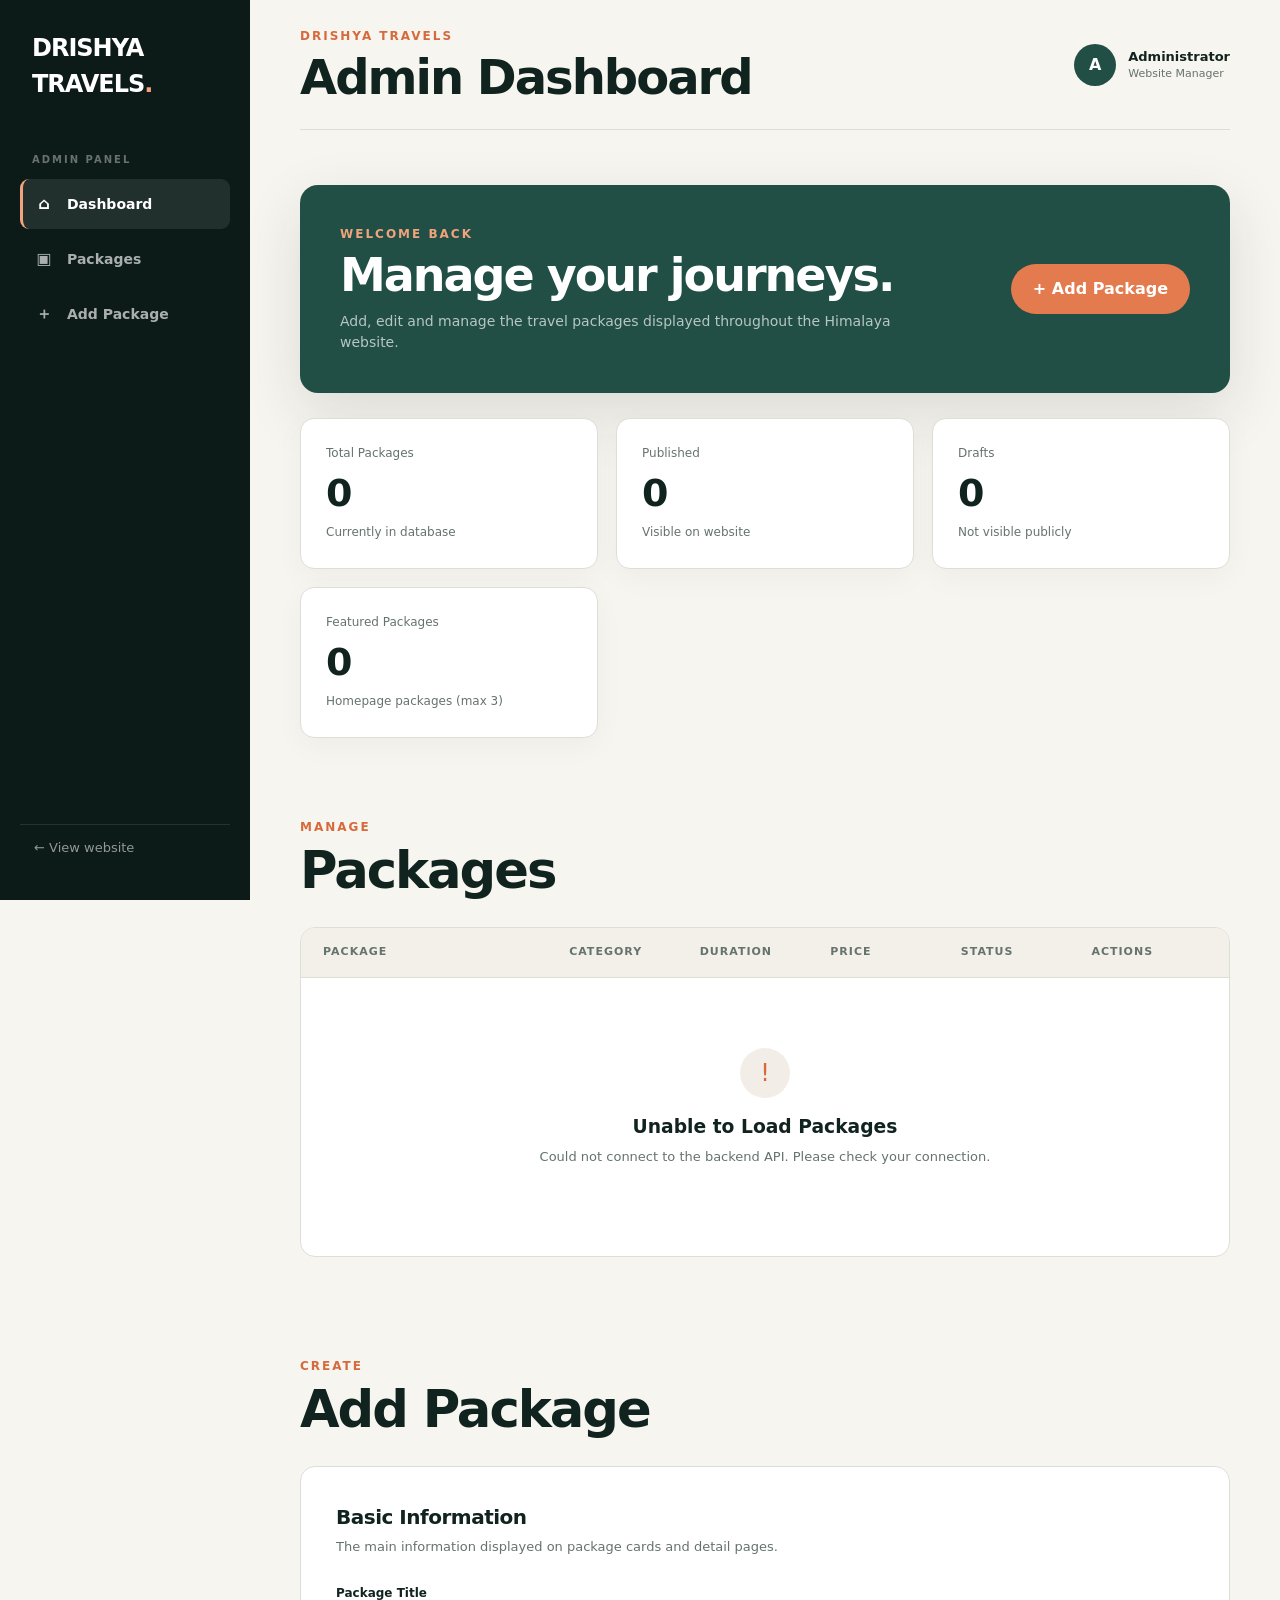
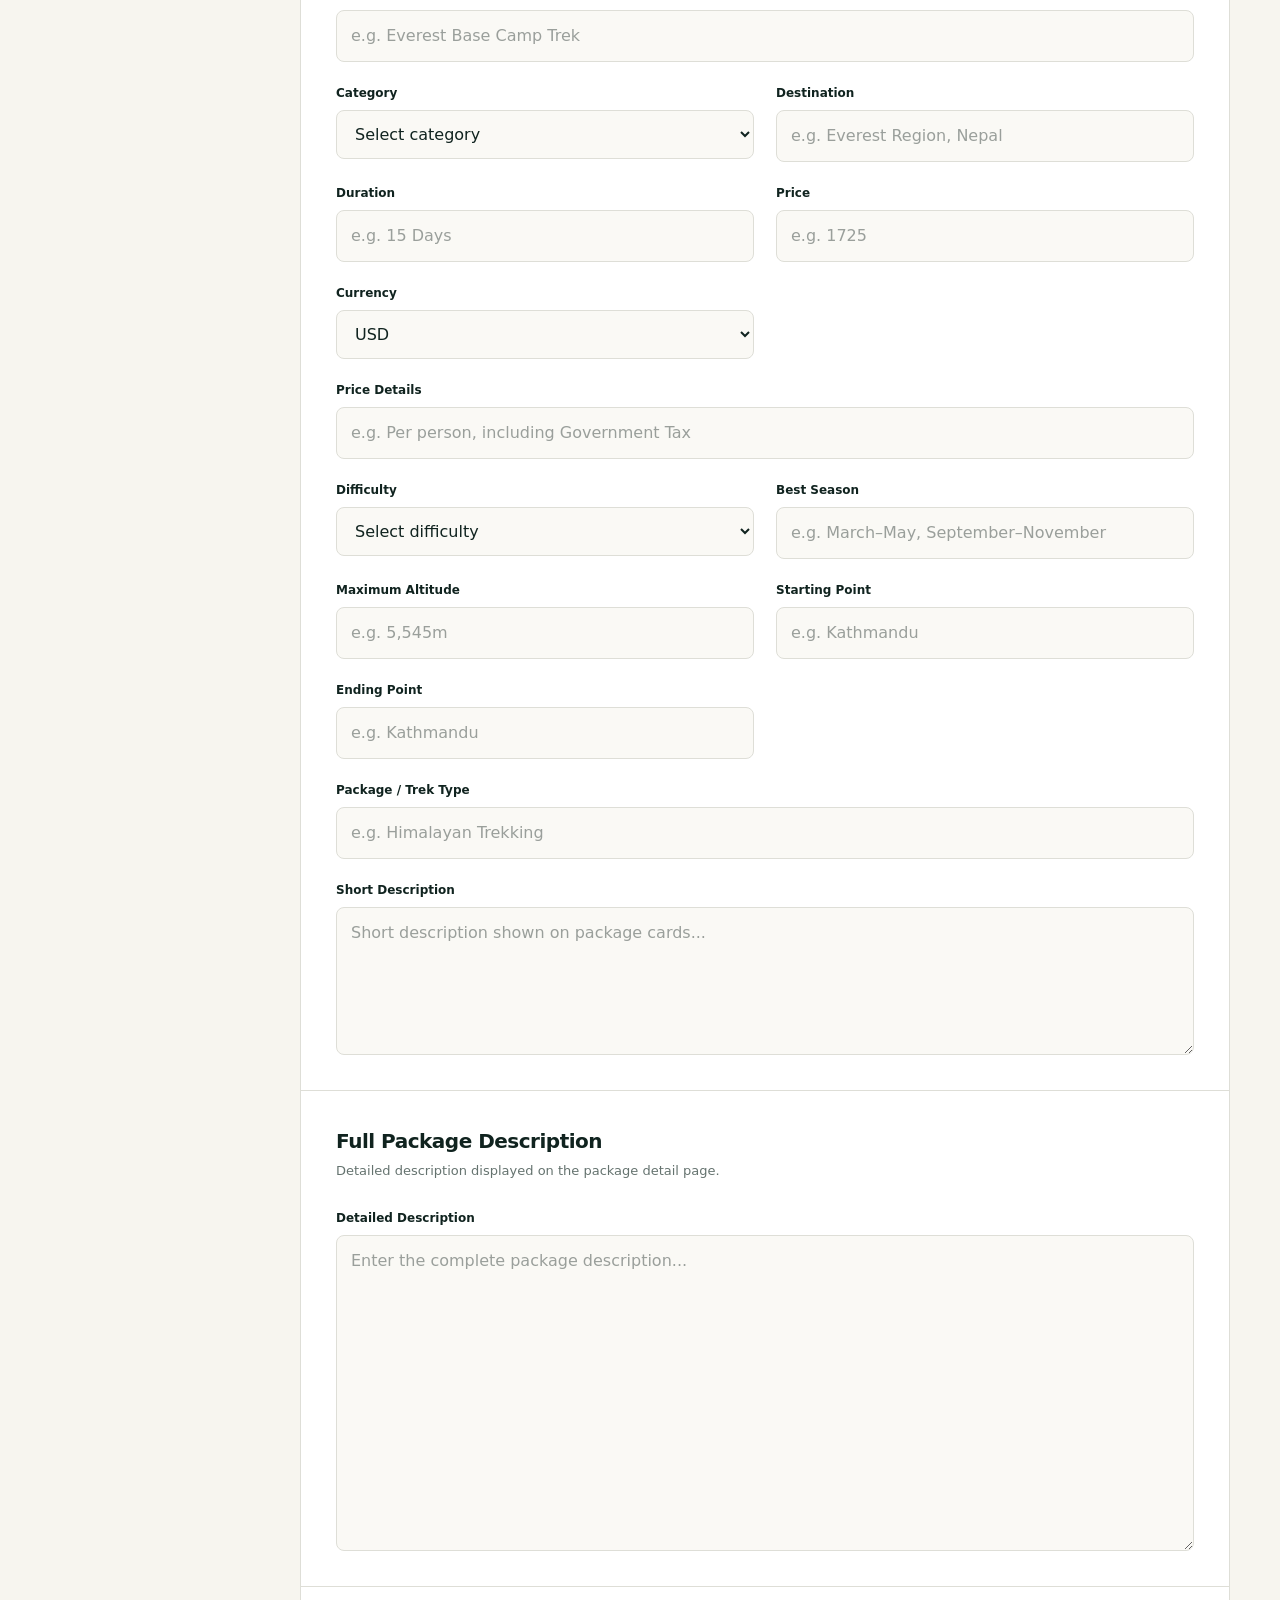
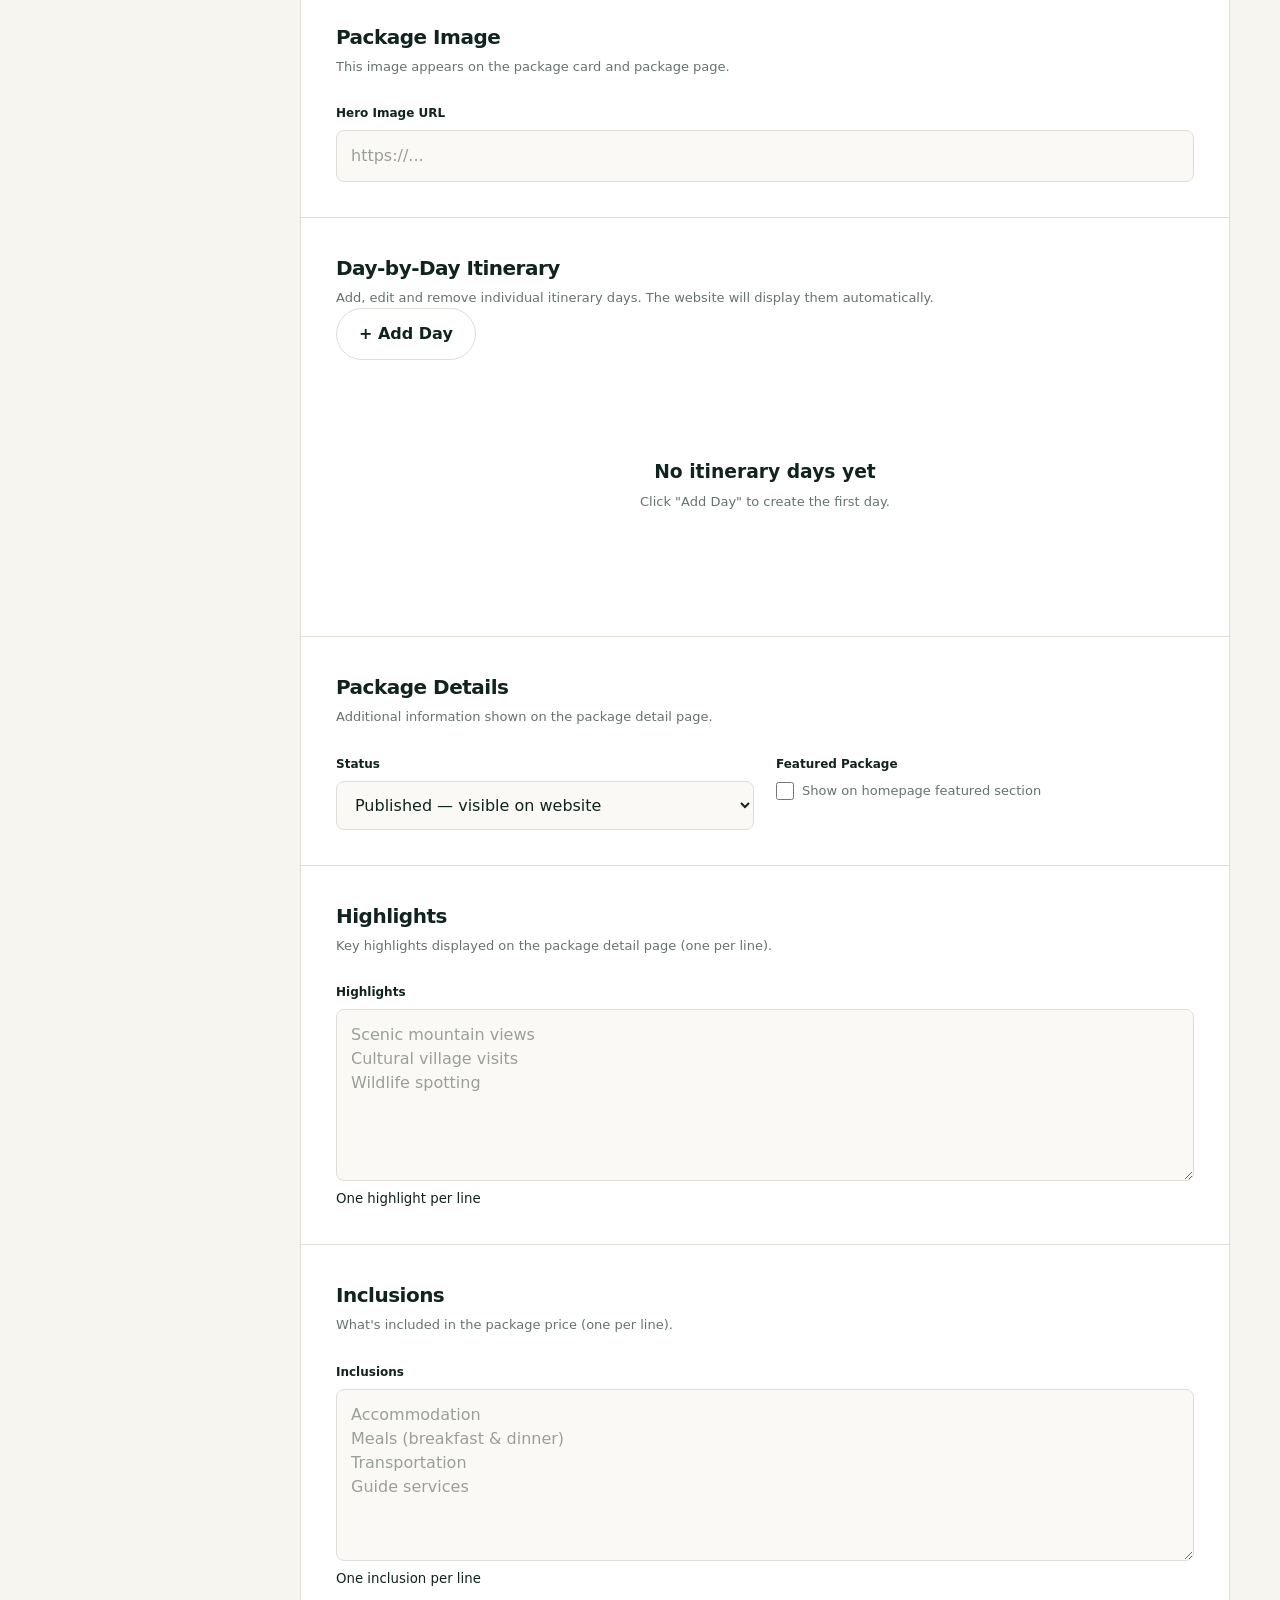
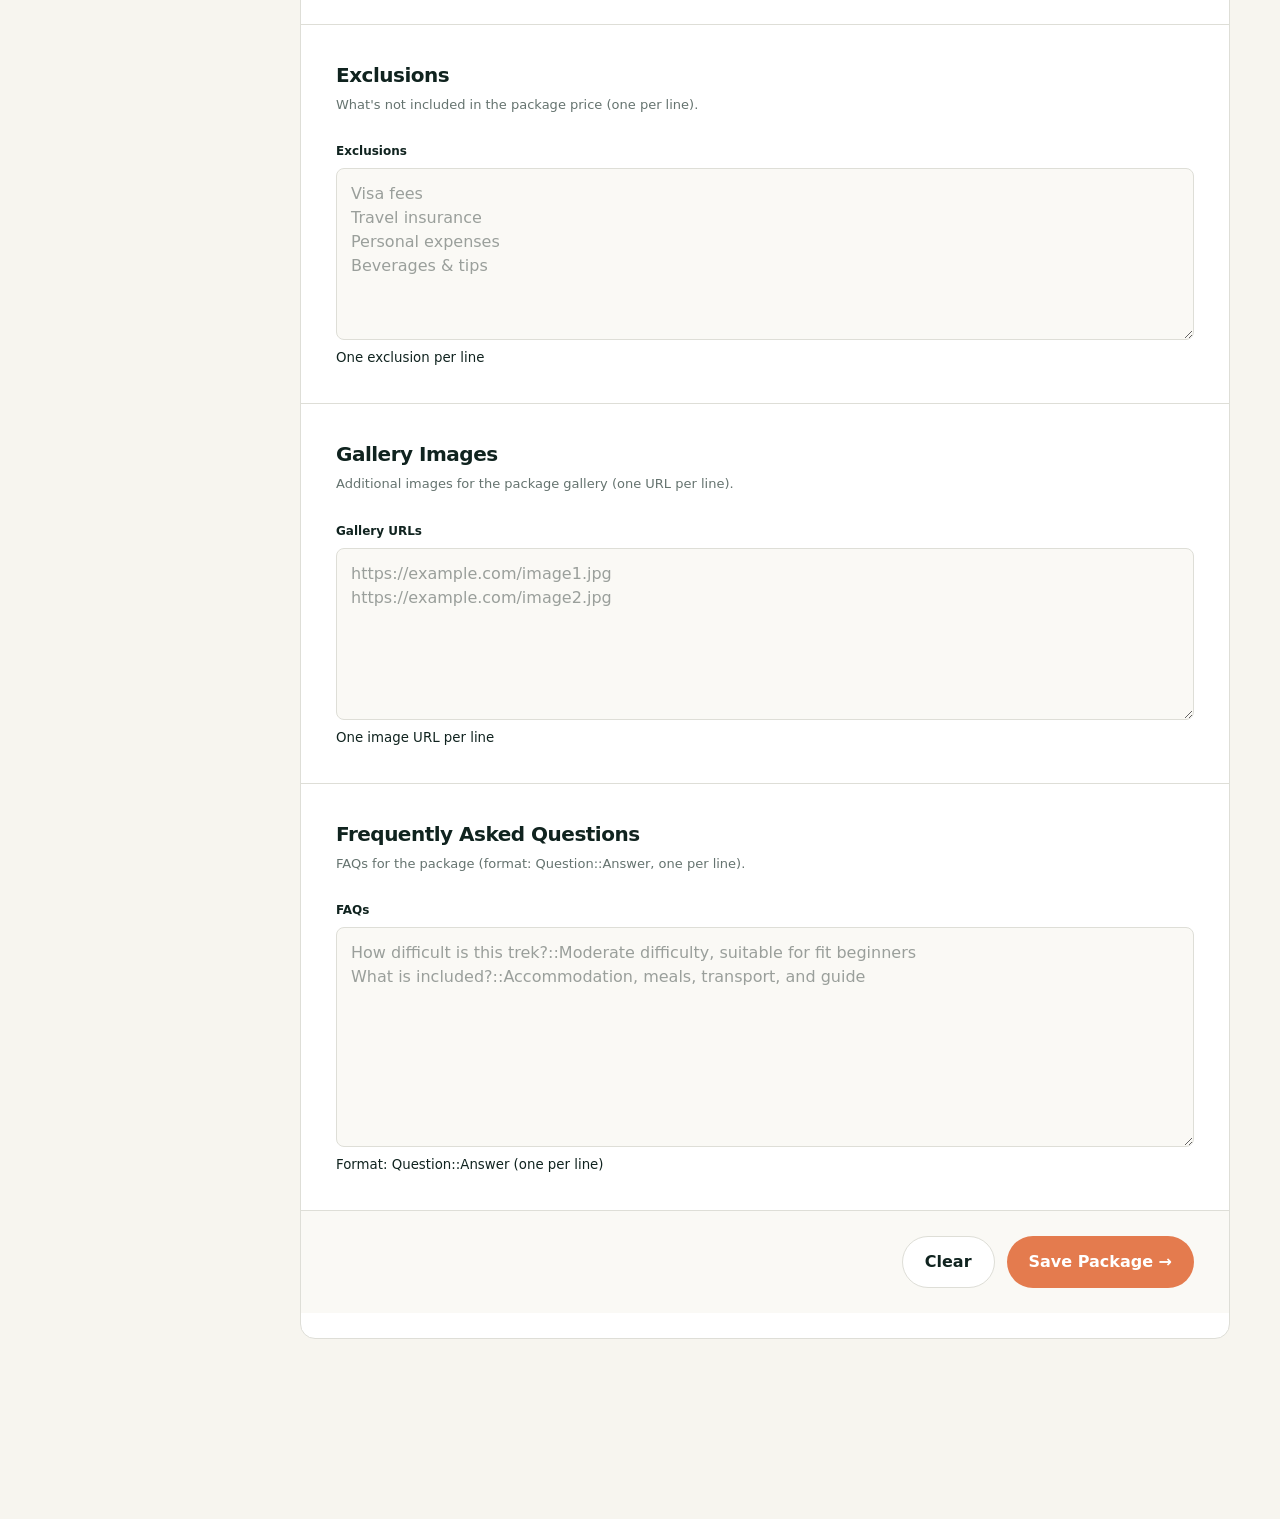
==== commit fc629037: "Fis: Featured Packages not showing" ====
--- a/admin/index.html
+++ b/admin/index.html
@@ -59,11 +59,6 @@
     Packages
   </a>
 
-  <a href="#featured-packages" class="nav-item">
-    <span class="nav-icon">★</span>
-    Featured Packages
-  </a>
-
   <a href="#add-package" class="nav-item">
     <span class="nav-icon">＋</span>
     Add Package
@@ -309,157 +304,6 @@
       </div>
 
     </section>
-
-
-    <!-- FEATURED PACKAGES -->
-
-<section id="featured-packages" class="content-section">
-
-  <div class="section-title">
-
-    <div>
-
-      <div class="kicker">
-        Homepage
-      </div>
-
-      <h2>
-        Featured Packages
-      </h2>
-
-      <p>
-        Select exactly three packages for the homepage.
-      </p>
-
-    </div>
-
-  </div>
-
-  <div class="package-form">
-
-    <div class="form-section">
-
-      <div class="form-section-heading">
-
-        <div>
-
-          <h3>
-            Homepage Featured Packages
-          </h3>
-
-          <p>
-            These packages will appear in the Featured Packages section of the website.
-          </p>
-
-        </div>
-
-      </div>
-
-      <div class="form-grid">
-
-        <div class="field">
-
-          <label for="featured1">
-            Featured Package #1
-          </label>
-
-          <select id="featured1" name="featured1">
-
-            <option value="">
-              Select Package
-            </option>
-
-          </select>
-
-        </div>
-
-        <div class="field">
-
-          <label for="featured2">
-            Featured Package #2
-          </label>
-
-          <select id="featured2" name="featured2">
-
-            <option value="">
-              Select Package
-            </option>
-
-          </select>
-
-        </div>
-
-        <div class="field">
-
-          <label for="featured3">
-            Featured Package #3
-          </label>
-
-          <select id="featured3" name="featured3">
-
-            <option value="">
-              Select Package
-            </option>
-
-          </select>
-
-        </div>
-
-      </div>
-
-      <div class="form-actions">
-
-        <button
-          type="button"
-          id="saveFeaturedPackages"
-          class="btn btn-primary">
-
-          Save Featured Packages →
-
-        </button>
-
-      </div>
-
-    </div>
-
-  </div>
-
-  <div class="package-table">
-
-    <div class="table-header">
-
-      <span>Position</span>
-      <span>Package</span>
-      <span>Category</span>
-      <span>Duration</span>
-      <span>Price</span>
-      <span>Status</span>
-
-    </div>
-
-    <div id="featuredPackageList">
-
-      <div class="empty-state">
-
-        <div class="empty-icon">
-          ★
-        </div>
-
-        <h3>
-          No Featured Packages Selected
-        </h3>
-
-        <p>
-          Select three packages to display on the homepage.
-        </p>
-
-      </div>
-
-    </div>
-
-  </div>
-
-</section>
     <!-- ADD PACKAGE -->
 
     <section id="add-package" class="content-section">
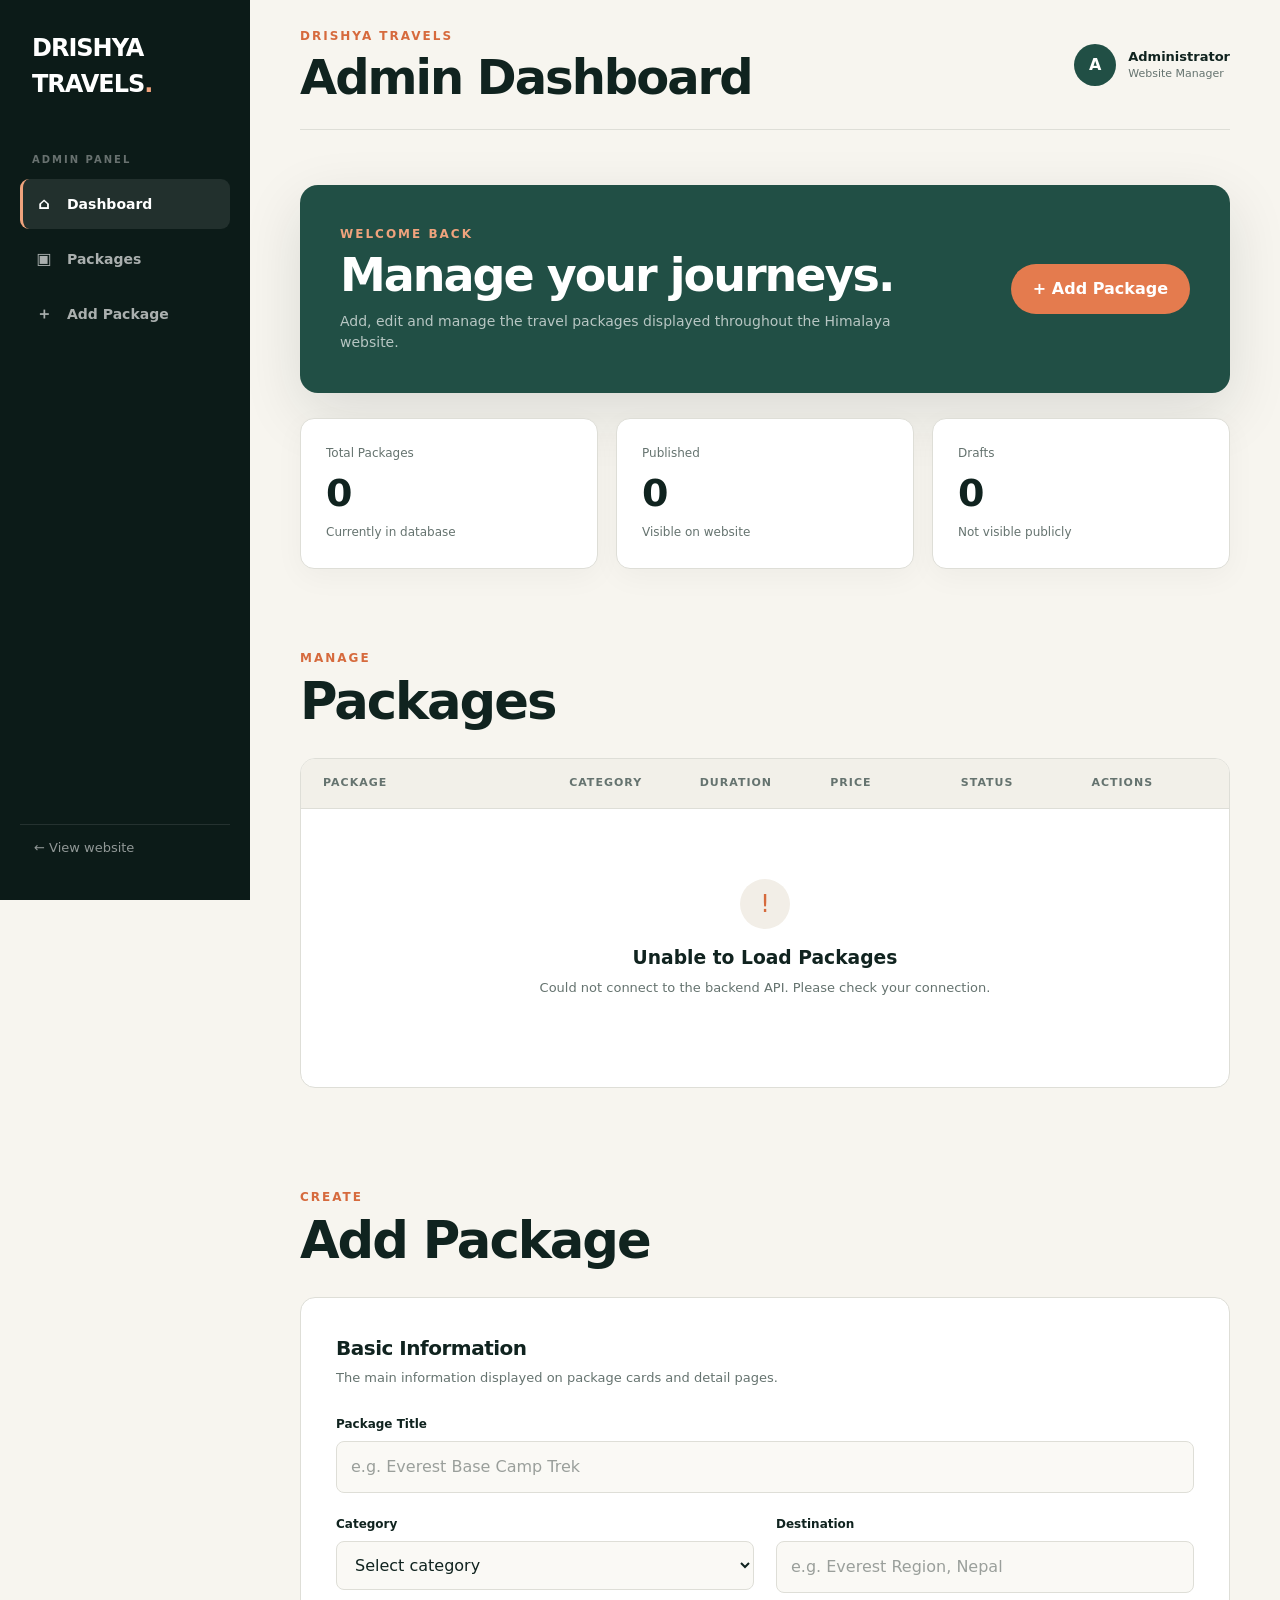
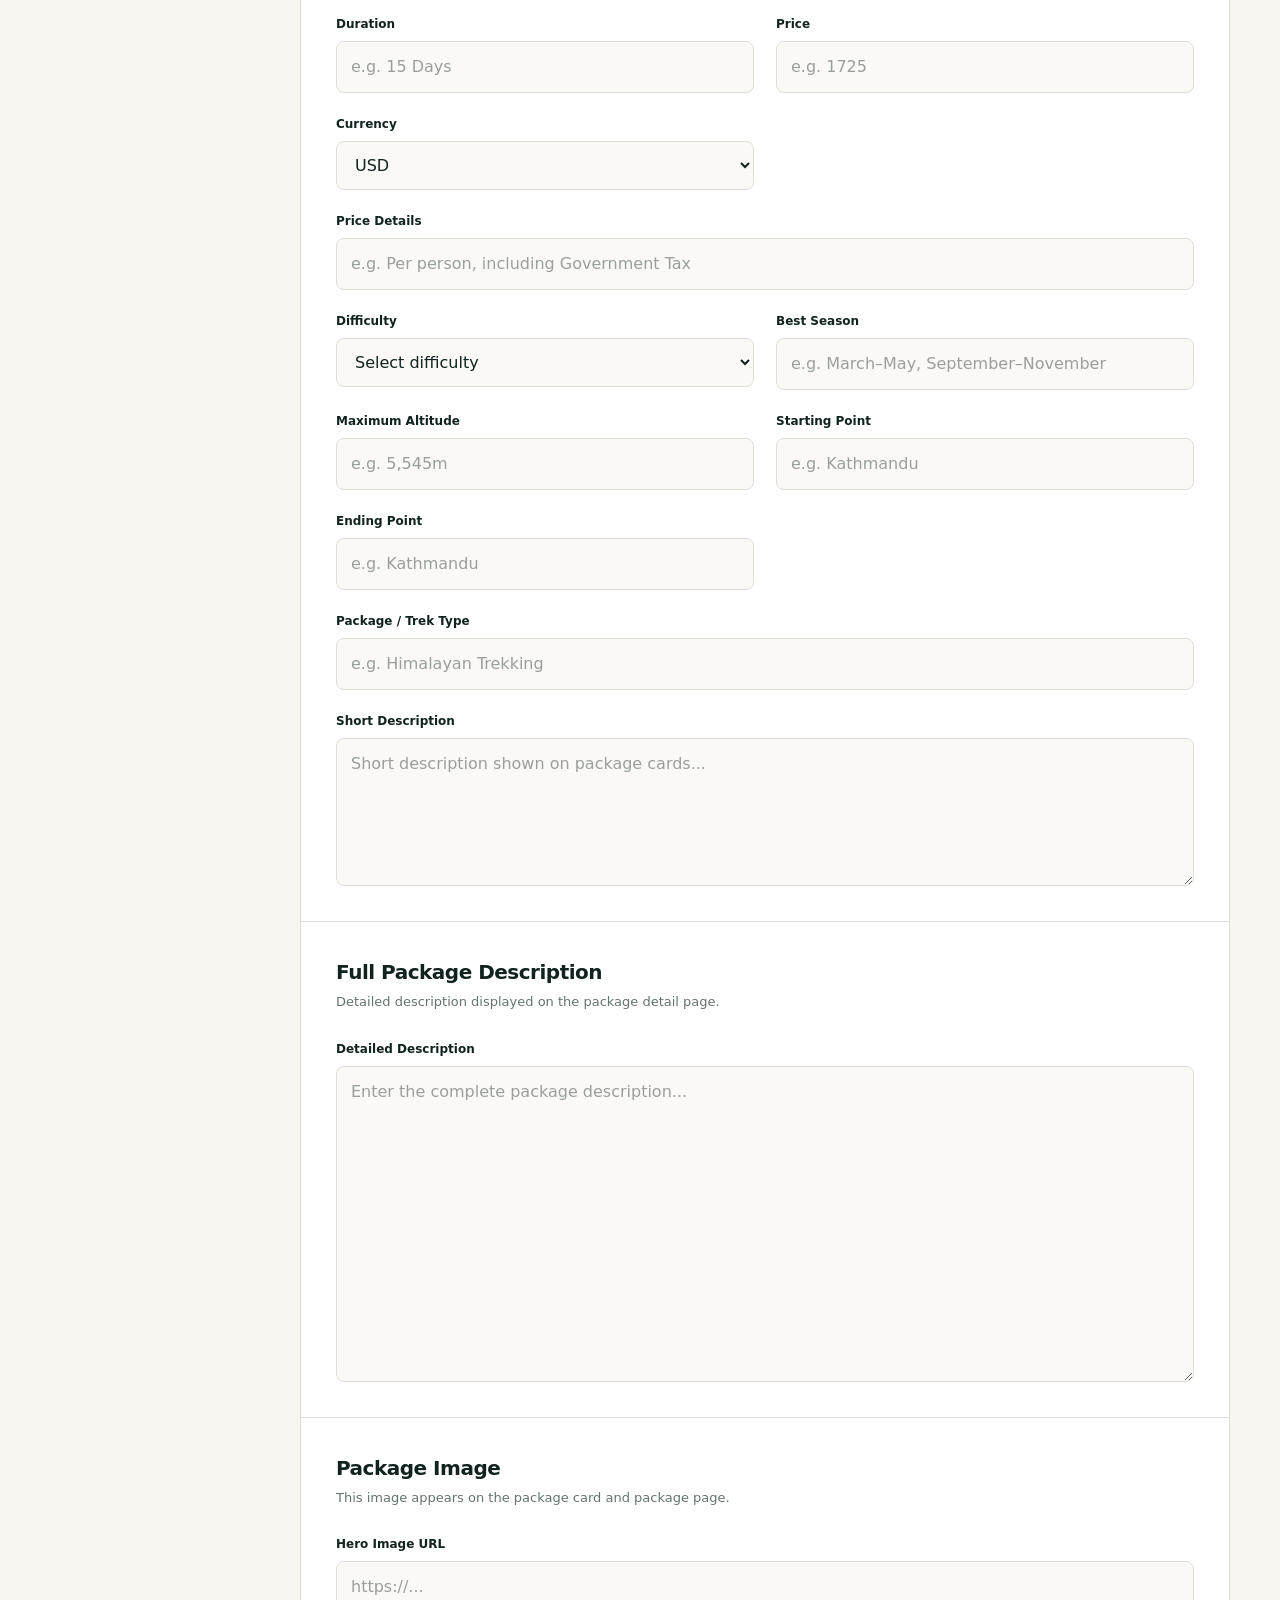
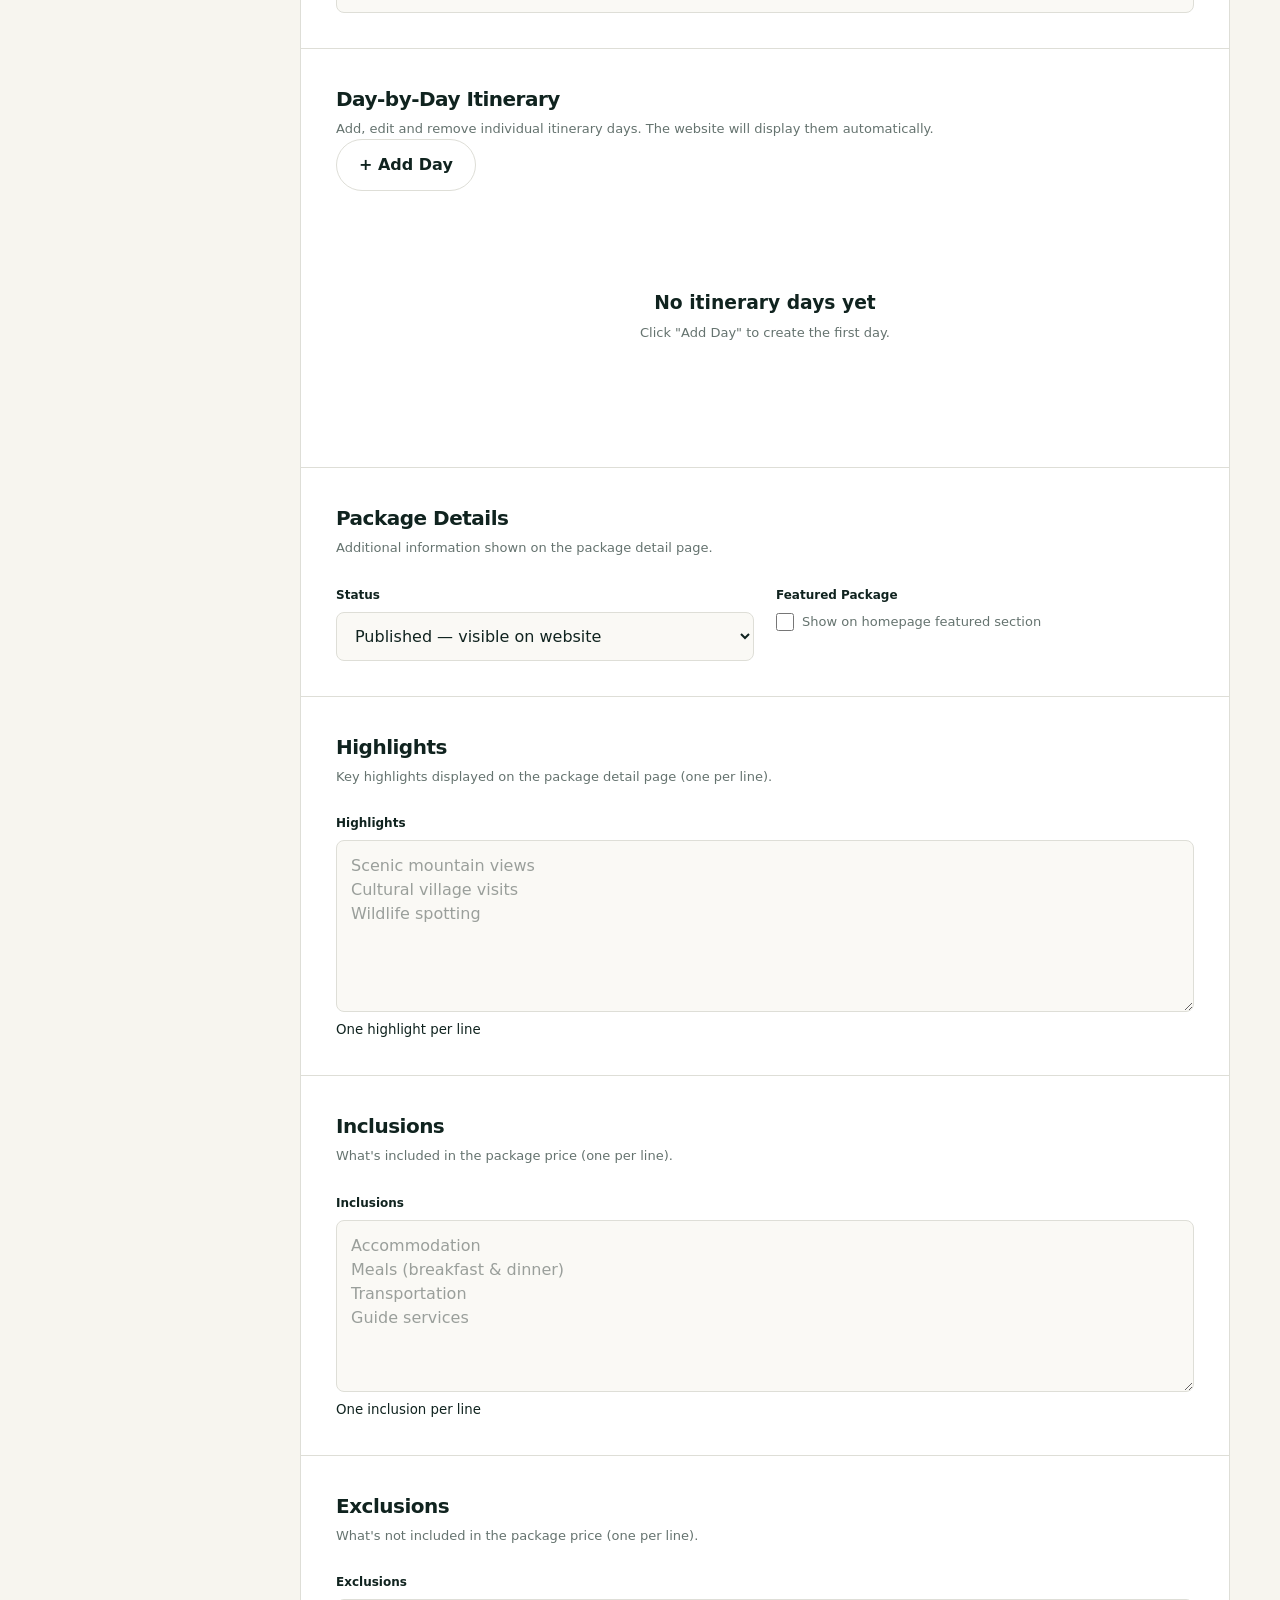
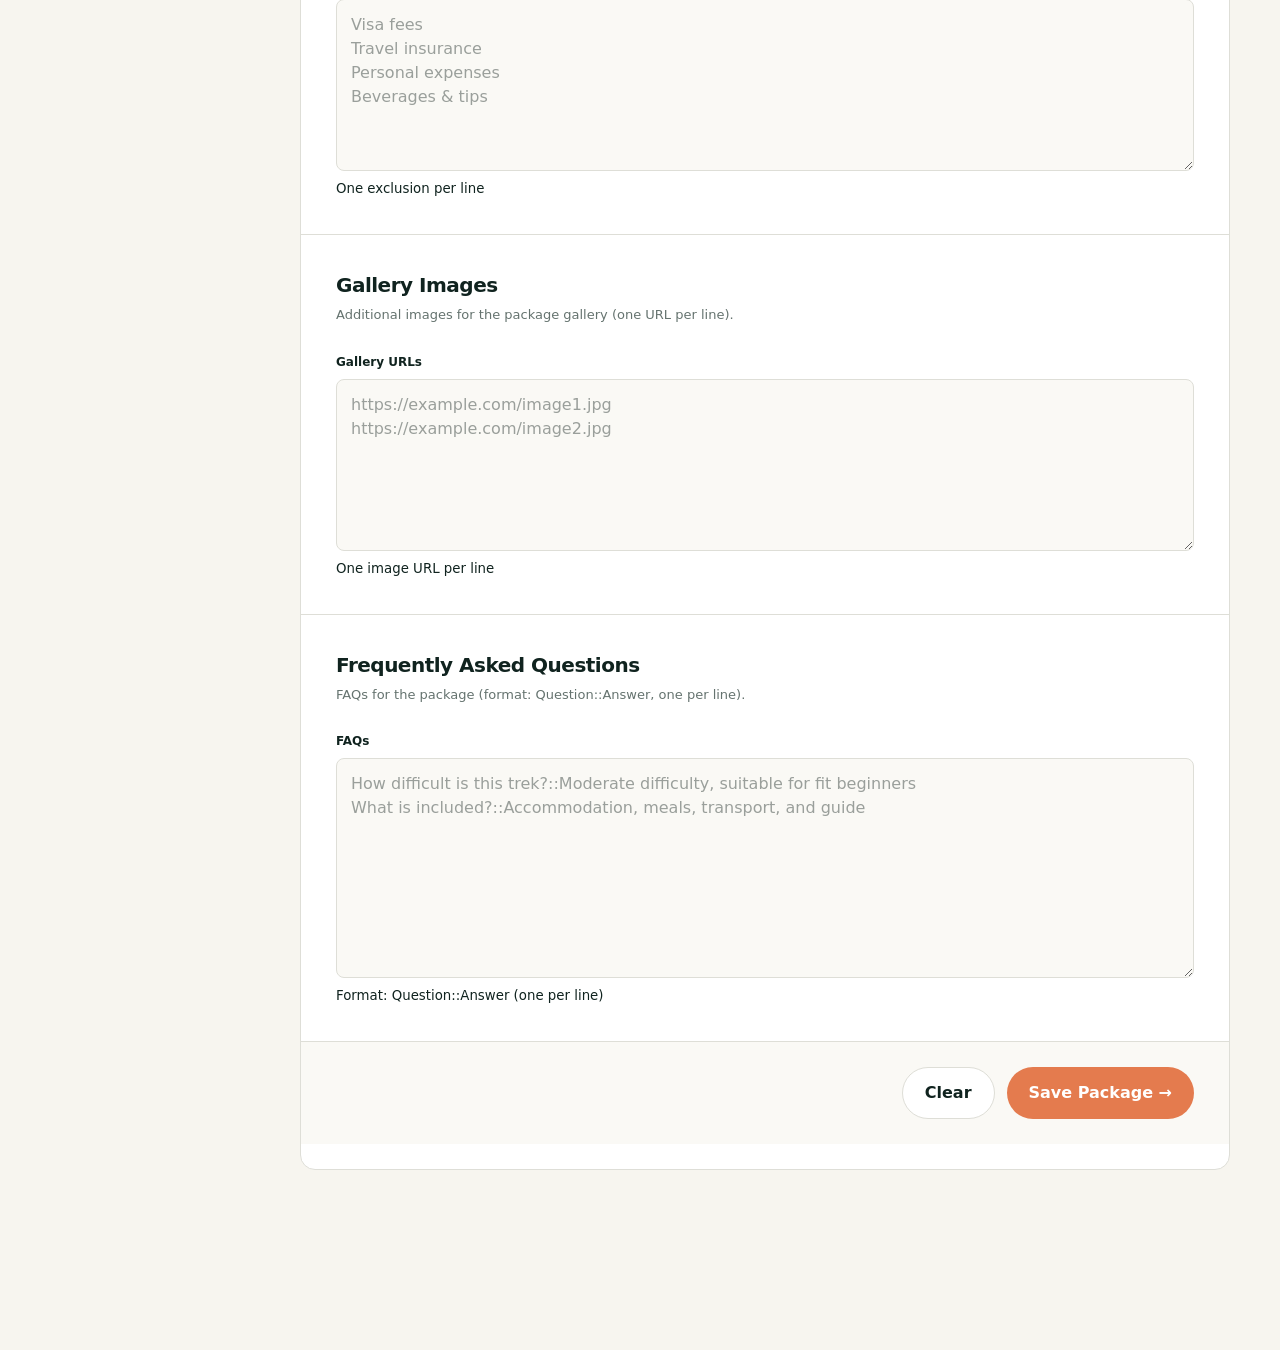
==== commit 96f4f738: "Fix: Static Package sections" ====
--- a/admin/index.html
+++ b/admin/index.html
@@ -202,22 +202,7 @@
 
         </div>
 
-        <div class="stat-card">
-
-  <div class="stat-label">
-    Featured Packages
-  </div>
-
-  <strong id="featuredPackages">
-    0
-  </strong>
-
-  <span>
-    Homepage packages (max 3)
-  </span>
-
-</div>
-
+        
       </div>
 
     </section>
--- a/admin/css/style.css
+++ b/admin/css/style.css
@@ -1137,213 +1137,13 @@
 }
 
 /* =========================================
-   FEATURED PACKAGES
-========================================= */
-
-#featured-packages {
-  scroll-margin-top: 30px;
-}
-
-
-/* Featured section description */
-
-#featured-packages .section-title p {
-  margin-top: 8px;
-  max-width: 650px;
-}
-
-
-/* Featured package selector */
-
-#featured-packages .form-section {
-  margin-bottom: 24px;
-}
-
-
-/* Featured package position */
-
-#featured-packages .field label {
-  display: block;
-}
-
-
-/* Featured table */
-
-#featured-packages .package-table {
-  margin-top: 30px;
-}
-
-
-/* Featured package rows */
-
-.featured-package-row {
-  display: grid;
-  grid-template-columns:
-    0.7fr
-    2fr
-    1.2fr
-    1fr
-    1fr
-    1fr;
-
-  align-items: center;
-
-  padding: 18px 20px;
-
-  border-bottom: 1px solid var(--line);
-
-  background: var(--paper);
-
-  transition: background 0.2s ease;
-}
-
-.featured-package-row:hover {
-  background: var(--soft);
-}
-
-
-/* Featured position */
-
-.featured-position {
-  font-size: 13px;
-  font-weight: 800;
-
-  color: var(--accent);
-
-  display: flex;
-  align-items: center;
-  gap: 8px;
-}
-
-
-/* Star */
-
-.featured-star {
-  font-size: 18px;
-}
-
-
-/* Package name */
-
-.featured-package-name {
-  display: flex;
-  align-items: center;
-  gap: 12px;
-}
-
-.featured-package-name img {
-  width: 50px;
-  height: 50px;
-
-  object-fit: cover;
-
-  border-radius: 8px;
-
-  border: 1px solid var(--line);
-}
-
-.featured-package-name strong {
-  display: block;
-
-  font-size: 14px;
-}
-
-.featured-package-name small {
-  display: block;
-
-  margin-top: 3px;
-
-  font-size: 11px;
-
-  color: var(--muted);
-}
-
-
-/* Featured badge */
-
-.featured-badge {
-  display: inline-flex;
-  align-items: center;
-  gap: 5px;
-
-  padding: 5px 10px;
-
-  border-radius: 20px;
-
-  background: rgba(176, 109, 0, 0.1);
-
-  color: #b06d00;
-
-  font-size: 11px;
-  font-weight: 800;
-}
-
-
-/* Featured count */
-
-.featured-count {
-  margin-top: 18px;
-
-  padding: 12px 16px;
-
-  border: 1px solid var(--line);
-
-  border-radius: 8px;
-
-  background: var(--soft);
-
-  font-size: 13px;
-
-  color: var(--muted);
-}
-
-.featured-count strong {
-  color: var(--ink);
-}
-
-
-/* Featured save button */
-
-#saveFeaturedPackages {
-  min-width: 220px;
-}
-
-
-/* =========================================
    RESPONSIVE
 ========================================= */
 
 @media (max-width: 900px) {
 
-  .featured-package-row {
-    grid-template-columns: 1fr 1fr 1fr;
-
-    gap: 12px;
-  }
-
-}
-
+}
 
 @media (max-width: 640px) {
 
-  #featured-packages .form-grid {
-    grid-template-columns: 1fr;
-  }
-
-  .featured-package-row {
-    grid-template-columns: 1fr;
-
-    gap: 10px;
-
-    padding: 16px;
-  }
-
-  .featured-package-name {
-    margin-bottom: 5px;
-  }
-
-  #saveFeaturedPackages {
-    width: 100%;
-  }
-
 }
